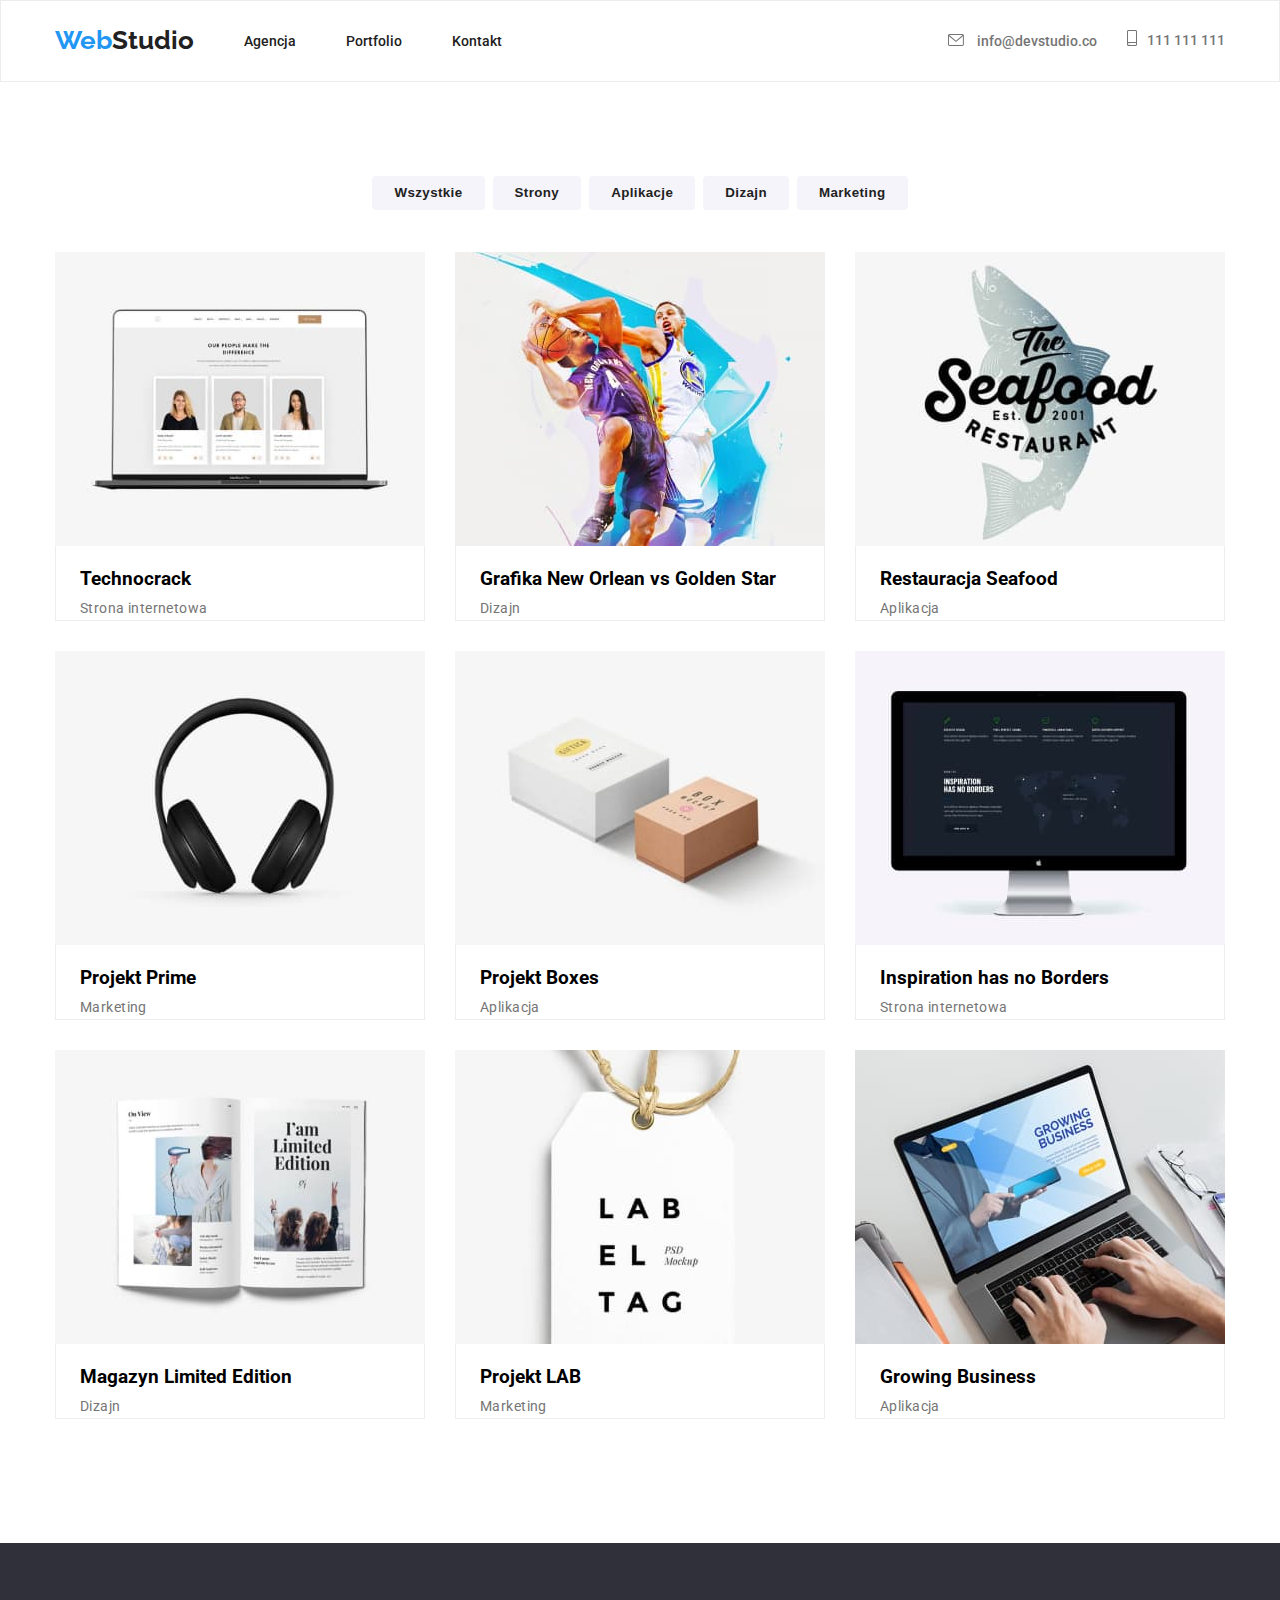
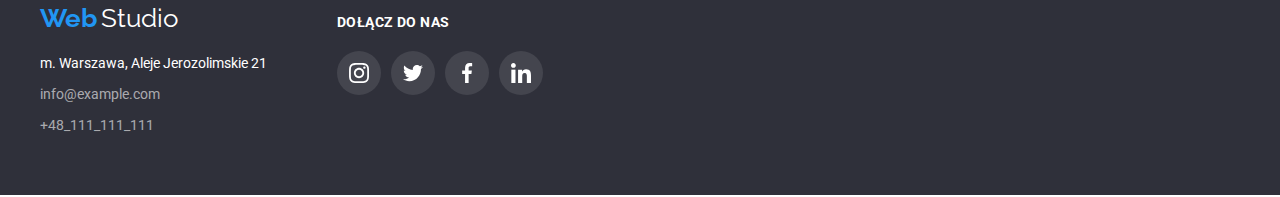
==== portfolio.html @ 3394d1e8 "Add files via upload" ====
<!DOCTYPE html>
<html lang="pl">
  <head>
    <meta charset="UTF-8" />
    <meta http-equiv="X-UA-Compatible" content="IE=edge" />
    <meta name="viewport" content="width=device-width, initial-scale=1.0" />
    <title><goit-markup-hw-02></title>
    <link href="./style/style.css" rel="stylesheet" />
    <link
      href="https://fonts.googleapis.com/css2?family=Raleway:wght@700&family=Roboto:wght@400;500;700;900&display=swap"
      rel="stylesheet"
    />
  </head>
  <body>
    <header class="head-border">
      <div class=".color container head-menu">
        <a href="index.html"
          ><span class="text-Web2 higlight">Web</span
          ><span class="text-Web">Studio</span></a
        >
        <nav>
          <ul class="head-liste">
            <li class="head-list-item">
              <a href="#">
                <b class="text-nav"> Agencja</b>
              </a>
            </li>
            <li class="head-list-item">
              <a href="portfolio.html"
                ><span>
                  <b class="text-nav">Portfolio</b>
                </span></a
              >
            </li>
            <li class="head-list-item">
              <a href="#">
                <b class="text-nav">Kontakt</b>
              </a>
            </li>
          </ul>
        </nav>
        <ul class="head-liste">
          <li class="head-menu-adres">
            <a class="text-adress">
              <svg class="head-liste-item-evelope">
                <use href="./images/icon.svg#icon-koperta"></use>
              </svg>
            <a class="text-adress" href="malito:info@devstudio.com"
              >info@devstudio.co</a
            >
          </li>
          <a class="text-adress">
            <svg class="head-liste-item-smartphone">
              <use href="./images/icon.svg#icon-smartfon"></use>
            </svg>
              <use href="./images/icon.svg#icon-smartfon"></use>
            </svg>
            <a class="text-adress" href="TEL:+111-111-111">111 111 111 </a>
          </li>
        </ul>
      </div>
    </header>
    <main>
      <section class="container section2">
        <ul class="filter-list">
          <li>
            <button class="frame-button2 button-front2" type="button">
              Wszystkie
            </button>
          </li>
          <li>
            <button class="frame-button2 button-front2" type="button">
              Strony
            </button>
          </li>
          <li>
            <button class="frame-button2 button-front2" type="button">
              Aplikacje
            </button>
          </li>
          <li>
            <button class="frame-button2 button-front2" type="button">
              Dizajn
            </button>
          </li>
          <li>
            <button class="frame-button2 button-front2" type="button">
              Marketing
            </button>
          </li>
        </ul>
        <ul class="ul01 ">
          <li class="portfolio-imag ">
            <img
              class="foto"
              src="images/compiuter.jpg"
              alt="sport"
              width="370"
              height="294"
            />
            <div class="box">
              <h3 class="image">Technocrack</h3>
              <span class="image-text"> Strona internetowa</span>
            </div>
          </li>
          <li class="portfolio-imag">
            <img
              class="foto"
              src="images/basketbool.jpg"
              alt="Komputer"
              width="370"
              height="294"
            />
            <div class="box">
              <h3 class="image">Grafika New Orlean vs Golden Star</h3>
              <span class="image-text"> Dizajn</span>
            </div>
          </li>
          <li class="portfolio-imag">
            <img
              class="foto"
              src="images/fish.jpg"
              alt="ryba"
              width="370"
              height="294"
            />
            <div class="box">
              <h3 class="image">Restauracja Seafood</h3>
              <span class="image-text"> Aplikacja</span>
            </div>
          </li>
          <li class="portfolio-imag">
            <img
              class="foto"
              src="images/headphones.jpg"
              alt="muzyka"
              width="370"
              height="294"
            />
            <div class="box">
              <h3 class="image">Projekt Prime</h3>
              <span class="image-text">Marketing</span>
            </div>
          </li>
          <li class="portfolio-imag">
            <img
              class="foto"
              src="images/brick.jpg"
              alt="cegła"
              width="370"
              height="294"
            />
            <div class="box">
              <h3 class="image">Projekt Boxes</h3>
              <span class="image-text">Aplikacja</span>
            </div>
          </li>
          <li class="portfolio-imag">
            <img
              class="foto"
              src="images/monitor.jpg"
              alt="monitor"
              width="370"
              height="294"
            />
            <div class="box">
              <h3 class="image">Inspiration has no Borders</h3>
              <span class="image-text">Strona internetowa</span>
            </div>
          </li>
          <li class="portfolio-imag">
            <img
              class="foto"
              src="images/book.jpg"
              alt="laptop"
              width="370"
              height="294"
            />
            <div class="box">
              <h3 class="image">Magazyn Limited Edition</h3>
              <span class="image-text">Dizajn</span>
            </div>
          </li>
          <li class="portfolio-imag">
            <img
              class="foto"
              src="images/tag.jpg"
              alt="książka"
              width="370"
              height="294"
            />
            <div class="box">
              <h3 class="image">Projekt LAB</h3>
              <span class="image-text">Marketing</span>
            </div>
          </li>
          <li class="portfolio-imag">
            <img
              class="foto"
              src="images/tablet-port.jpg"
              alt="etykieta"
              width="370"
              height="294"
            />
            <div class="box">
              <h3 class="image">Growing Business</h3>
              <span class="image-text">Aplikacja</span>
            </div>
          </li>
        </ul>
      </section>
    </main>
    <footer class="color4 footer-flex">
      <div class="container footer footer-flex">
        <div>
         <a class="manager-item text-studio" href="/index.html">
          <span class="text-footer">Web</span>
          <span class="Web-foot">Studio</span></a>
          <address>
          <ul>
            <li class="m-Warszaw">m. Warszawa, Aleje Jerozolimskie 21</li>
            <li class="footer-nav">
              <a class="adres" href="malito:info@example.com"
                >info@example.com</a
              >
            </li>
            <li class="footer-nav">
              <a class="adres" href="TEL:+48_111_111_111">+48_111_111_111</a>
            </li>
          </ul>    
       
        </address>
       </div>
        <section class="footer-join ">
          <h3 class="footer-h3">Dołącz do nas</h3>
          <ul class="footer-social-list ">
            <li>
              <a class="footer-social-list-item " href="">
                <svg  class="footer-social-list-item-icon">
                  <use href="./images/icon.svg#icon-instagram"></use></svg></a>
            </li>
            <li>
              <a class="footer-social-list-item" href="">
                <svg  class="footer-social-list-item-icon">
                  <use href="./images/icon.svg#icon-Tweeter"></use></svg></a>
            </li>
            <li>
              <a class="footer-social-list-item" href="">
                <svg class="footer-social-list-item-icon">
                  <use href="./images/icon.svg#icon-Facebook"></use></svg></a>
            </li>
            <li>
              <a class="footer-social-list-item" href="">
                <svg class="footer-social-list-item-icon" >
                  <use href="./images/icon.svg#icon-linkin"></use></svg></a>
            </li>
          </ul>
        </section>
  </footer>
  </body>
</html>
---- style/style.css ----
:root {
  --color: #ffffff;
  --color2: #2f303a;
  --color3: #f5f4fa;
  --color4: #2196f3;
  --icon: #afb1b8;
}
* {
  margin: 0px;
  padding: 0px;
  line-height: 1.4em;
  vertical-align: baseline;
  outline: 0;
}

*,
*::before,
*::after {
  box-sizing: border-box;
}
.color {
  background-color: var(--color);
}
.color2 {
  background-color: var(--color2);
  height: 600px;
  width: 100%;
}
.color3 {
  background-color: var(--color3);
}
.color4 {
  background-color: var(--color2);
  height: 252px;
  width: 100%;
}
.color5 {
  background-color: #ffffff;
}
body {
  font-family: "Roboto", "Raleway", sans-serif;
}
.head-liste-item-evelope {
  fill: currentColor;
  margin-right: 10px;
  width: 16px;
  height: 12px;
}
.head-liste-item-smartphone {
  width: 10px;
  height: 16px;
  margin-right: 10px;
  margin-left: 30px;
  fill: currentColor;
}

.container {
  margin: auto;
  padding-left: 15px;
  padding-right: 15px;
  max-width: 1200px;
}
.section {
  padding-top: 94px;
  padding-bottom: 94px;
}
.beckgrunt {
  max-width: 1200px;
}
.lorem-bot {
  padding-bottom: 0;
}
/* klasa dla head */
.text-Web {
  margin: right 93px;
  font-family: Raleway;
  font-style: normal;
  font-weight: 700;
  color: #212121;
  line-height: 1.2;
  font-size: 26px;
  text-transform: capitalize;
}
.text-Web2 {
  margin: right 93px;
  font-family: Raleway;
  font-style: normal;
  font-weight: 700;
  color: #212121;
  line-height: 1.2;
  font-size: 26px;
  text-transform: capitalize;
}

.head-menu {
  height: 80px;
  display: flex;
  flex-wrap: wrap;
  align-items: center;
}
.head-border {
  border: 1px solid #ececec;
}
.head-liste {
  display: flex;
  flex-wrap: wrap;
  align-items: center;
  margin-left: auto;
}
.head-list-item {
  margin-left: 50px;
}
.head-list-adres {
  display: flex;
  flex-wrap: wrap;
  align-items: center;
  list-style: none;
  margin-left: -50px;
}
.head-menu-adres {
  margin-left: 46px;
}
.higlight {
  color: #2196f3;
}
.text-nav {
  font-size: 14px;
  font-style: normal;
  font-weight: 500;
}
.text-adress {
  font-size: 14px;
  font-style: normal;
  font-weight: 500;
  color: #757575;
}

/* klasa dla linków  */
a:hover,
a:focus,
a:active {
  color: rgb(7, 7, 7);
  color: #2196f3;
  cursor: pointer;
  text-decoration: none;
}
a {
  text-decoration: none;
  color: #212121;
  display: inline;
}
/* klasa button */
.frame-button:hover {
  background: #2196f3;
  box-shadow: 0px 4px 4px rgba(143, 11, 11, 0.15);
  border-radius: 4px;
  border: opx;
  cursor: pointer;
  border: 0px;
  padding: 10px 42px;
  border-radius: 4px;
}
.buton-cont {
  text-align: center;
  padding: 200px 0;
}
.main-width {
  max-width: 696px;
}
.frame-button2 {
  background: #f5f4fa;
  margin-left: 8px;
}
.button-front2 {
  font-style: normal;
  font-weight: 700;
  color: #212121;
  border: 0px;
  padding: 6px 22px;
  border-radius: 4px;
  line-height: 1.625em;
  letter-spacing: 0.03em;
}
.button-front2:hover {
  color: #ffffff;
  box-shadow: 0px 3px 3px rgba(0, 0, 0, 0.1), 3px 4px 2px rgba(0, 0, 0, 0.08),
    0px 3px 3px rgba(0, 0, 0, 0.12);
}
/* klasa button dla portfolio */
.frame-button2:hover {
  background: #2196f3;
  box-shadow: 0px 4px 4px rgba(143, 11, 11, 0.15);
  border-radius: 4px;
  border: opx;
  cursor: pointer;
}
.frame-button {
  background: #2196f3;
}
.button-front {
  font-size: 16px;
  font-style: normal;
  font-weight: 700;
  color: #ffffff;
  width: 200px;
  height: 50px;
  left: 700px;
  top: 430px;
}
.button-front:hover {
  color: #212121;
}

/* klasa main */
.main-list {
  display: flex;
  flex-wrap: wrap;
  margin-left: -30px;
  margin-bottom: -30px;
}
.main-item {
  margin-left: 30px;
  margin-bottom: 30px;
  max-width: 270px;
}

h1 {
  max-width: 696px;
  font-size: 44px;
  font-weight: 900;
  line-height: 1.3;
  color: #ffffff;
  margin: 0 auto 30px;
}
li {
  list-style-type: none;
}

.lorem {
  font-size: 14px;
  font-style: normal;
  font-weight: 700;
  margin-bottom: 10px;
  text-transform: uppercase;
  line-height: 1.14em;
  letter-spacing: 0.03em;
}
.lorem-ipsum {
  font-size: 14px;
  font-style: normal;
  font-weight: 400;
  color: #757575;
  line-height: 1.71em;
  letter-spacing: 0.03em;
}
.item-main {
  font-weight: 700;
  font-size: 35px;
  line-height: 1.2em;
  letter-spacing: 0.03em;
  margin-bottom: 50px;
  text-align: center;
}
.manager {
  font-size: 16px;
  font-style: normal;
  font-weight: 500;
  padding-top: 30px;
  padding-bottom: 10px;
}
.manager-item {
  font-size: 16px;
  font-style: normal;
  font-weight: 400;
  padding-bottom: 30px;
  color: rgba(117, 117, 117, 1);
}
.manegor-list-item {
  margin-bottom: 30px;
  margin-left: 30px;
}
.mag-list {
  display: flex;
  flex-wrap: wrap;
  margin-bottom: -30px;
  margin-left: -30px;
}
.list-image {
  min-width: 370px;
  display: block;
}

.team-list {
  text-align: center;
  box-shadow: 0px 1px 3px rgba(0, 0, 0, 0.12), 0px 1px 1px rgba(0, 0, 0, 0.13),
    0px 2px 1px rgba(0, 0, 0, 0.2);
  margin-left: 30px;
  margin-bottom: 30px;
}

.team-imagen {
  min-width: 270px;
  display: block;
}
.main-icon-item-box {
  list-style-type: none;
  display: flex;
  align-items: center;
  margin-left: -10px;
  justify-content: center;
  padding-bottom: 30px;
}
.main-icon {
  justify-content: center;
  display: flex;
  align-items: center;
  align-self: center;
  width: 44px;
  height: 44px;
  margin-left: 10px;
  border-radius: 50%;
  background-color: #ffffff;
  color: #afb1b8;
  margin: auto;
}

.main-icon-item {
  width: 20px;
  height: 20px;
  fill: currentcolor;
}
.main-icon:hover,
.main-icon:focus {
  background-color: #2196f3;
  color: #fff;
}
/* footer */
.text-footer {
  margin: right 93px;
  font-size: 26px;
  font-family: "Raleway";
  font-style: normal;
  font-weight: 700;
  color: #2196f3;
  line-height: 1.2;
  /* klient */
}
.clients {
  font-weight: 700;
  font-size: 36px;
  line-height: 1.2em;
  letter-spacing: 0.03em;
  margin-bottom: 50px;
  text-align: center;
}
.clients-list {
  list-style-type: none;
  display: flex;
  flex-wrap: wrap;
  margin-left: -30px;
  margin-bottom: -30px;
}
.clients-list-item {
  display: flex;
  justify-content: center;
  height: 92px;
  width: 170px;
  border: 2px solid #afb1b8;
  border-radius: 5px;
  margin-left: 30px;
  margin-bottom: 30px;
  cursor: pointer;
  fill: #afb1b8;
}
.clients-list-item:hover {
  fill: #2196f3;
}

.clients-list-item-icon {
  display: flex;
  align-self: center;
}

.text-adress:hover {
  stroke: #2196f3;
  color: var(--color4);
  cursor: pointer;
}

.clients-list-item-c01 {
  width: 41px;
  height: 48px;
}

.clients-list-item-c02 {
  width: 40px;
  height: 53px;
}

.clients-list-item-c03 {
  width: 45px;
  height: 42px;
}

.clients-list-item-c04 {
  width: 85px;
  height: 42px;
}

.clients-list-item-c05 {
  width: 63px;
  height: 47px;
}

.clients-list-item-c06 {
  width: 94px;
  height: 45px;
}

.clients-list-item:hover,
.clients-list-item:focus {
  border: 2px solid #2196f3;
  color: #2196f3;
}
.Web-foot {
  margin: right 93px;
  display: inline-block;
  font-family: Raleway;
  font-style: normal;
  font-weight: 700px;
  color: #ffffff;
  line-height: 1.2;
  font-size: 26px;
  margin-bottom: 20px;
  line-height: 1.19em;
}
.m-Warszaw {
  font-size: 14px;
  font-style: normal;
  font-weight: 400;
  color: #ffffff;
  margin-bottom: 9px;
}
.adres {
  margin-bottom: 9px;
  font-size: 14px;
  font-style: normal;
  font-weight: 400;
  color: rgba(255, 255, 255, 0.6);
}
/* portfolio style */
.image {
  font-weight: 700;
  padding: 20px 24px 4px 24px;
}

.image-text {
  width: 322px;
  height: 30px;
  font-size: 14px;
  line-height: 24px;
  letter-spacing: 0.03em;
  font-weight: 400;
  margin-bottom: 20x;
  padding: 4px 24px 20px 24px;
  color: #757575;
}

.footer {
  padding: 60px 0;
  width: 1600px;
}
.footer-nav:last-child {
  margin-bottom: 0;
  margin-top: 9px;
}
/* portfolio style2 */

.filter-list {
  display: flex;
  justify-content: center;

  flex-wrap: wrap;
  margin-left: -8px;
  margin-bottom: -8px;
  padding-bottom: 50px;
}
.portfolio button {
  border: 0px;
  padding: 6px 22px;
  border-radius: 4px;
  line-height: 1.625em;
  letter-spacing: 0.03em;
}
.portfolio-list {
  display: flex;
  flex-wrap: wrap;
  margin: 0 -15px;
}

.portfolio-list-item {
  background-color: #fff;
  margin-left: 30px;
  margin-bottom: 30px;
  max-width: 370px;
}
.section2 {
  padding-top: 94px;
  padding-bottom: 94px;
}

.container2 {
  width: 1200px;
}
.portfolio-imag {
  width: 370px;
  margin: 0 15px 30px 15px;
  cursor: pointer;
}
.portfolio-imag:hover {
  box-shadow: 0px 3px 4px rgba(0, 0, 0, 0.1), 0px 3px 2px rgba(0, 0, 0, 0.08),
    4px 2px 2px rgba(0, 0, 0, 0.12);
}

.portfolio-imag:nth-last-child(-n + 3) {
  width: 370px;
  margin: 0 15px 30px 15px;
}
.ul01 {
  display: flex;
  flex-wrap: wrap;
  margin-left: -15px;
  margin-right: -15px;
}

.box:hover {
  box-shadow: 0px 3px 1px rgba(0, 0, 0, 0.1), 0px 3px 2px rgba(0, 0, 0, 0.08),
    0px 2px 2px rgba(0, 0, 0, 0.12);
}

.beckgrunt-H1 {
  max-width: 1600px;
  padding: 200px 0;
  background-image: linear-gradient(
      rgba(47, 48, 58, 0.4),
      rgba(47, 48, 58, 0.4)
    ),
    url("../images/H1-IMAGE.svg");
  background-size: cover;
  background-position: center;
  background-repeat: no-repeat;
  margin: 0 auto;
}
.svg {
  display: flex;
  justify-content: center;
  height: 120px;
  padding: 25px 0;
  border-radius: 4px;
  margin-bottom: 30px;
  background-color: #f5f4fa;
}
.svg-icon {
  width: 70px;
  height: 70px;
}
.box {
  border: 1px solid rgba(238, 238, 238, 1);
  border-top: none;
}

.box-index {
  background: #f5f4fa;
  border-radius: 4px;
}
.foto {
  display: block;
}
.footer-join {
  display: flex;
  flex-direction: column;
  justify-content: start;
  padding-top: 12px;
  padding-left: 70px;
}
.footer-social-list {
  display: flex;
  align-items: center;
  margin-top: 20px;
  margin-left: -10px;
}
.footer-social-list-item {
  display: flex;
  justify-content: center;
  align-items: center;
  align-self: center;
  width: 44px;
  height: 44px;
  margin-left: 10px;
  border-radius: 50%;
  background-color: rgba(255, 255, 255, 0.1);
  color: #fff;
}
.footer-social-list-item-icon {
  width: 20px;
  height: 20px;
  fill: #ffffff;
}

.footer-social-list-item:hover,
.footer-social-list-item:focus {
  background-color: #2196f3;
  color: #ffffff;
}
.footer-h3 {
  font-style: normal;
  font-weight: 700;
  text-transform: uppercase;
  font-size: 14px;
  line-height: 1.14em;
  letter-spacing: 0.03em;
  color: #ffffff;
}
.footer-flex {
  display: flex;
}
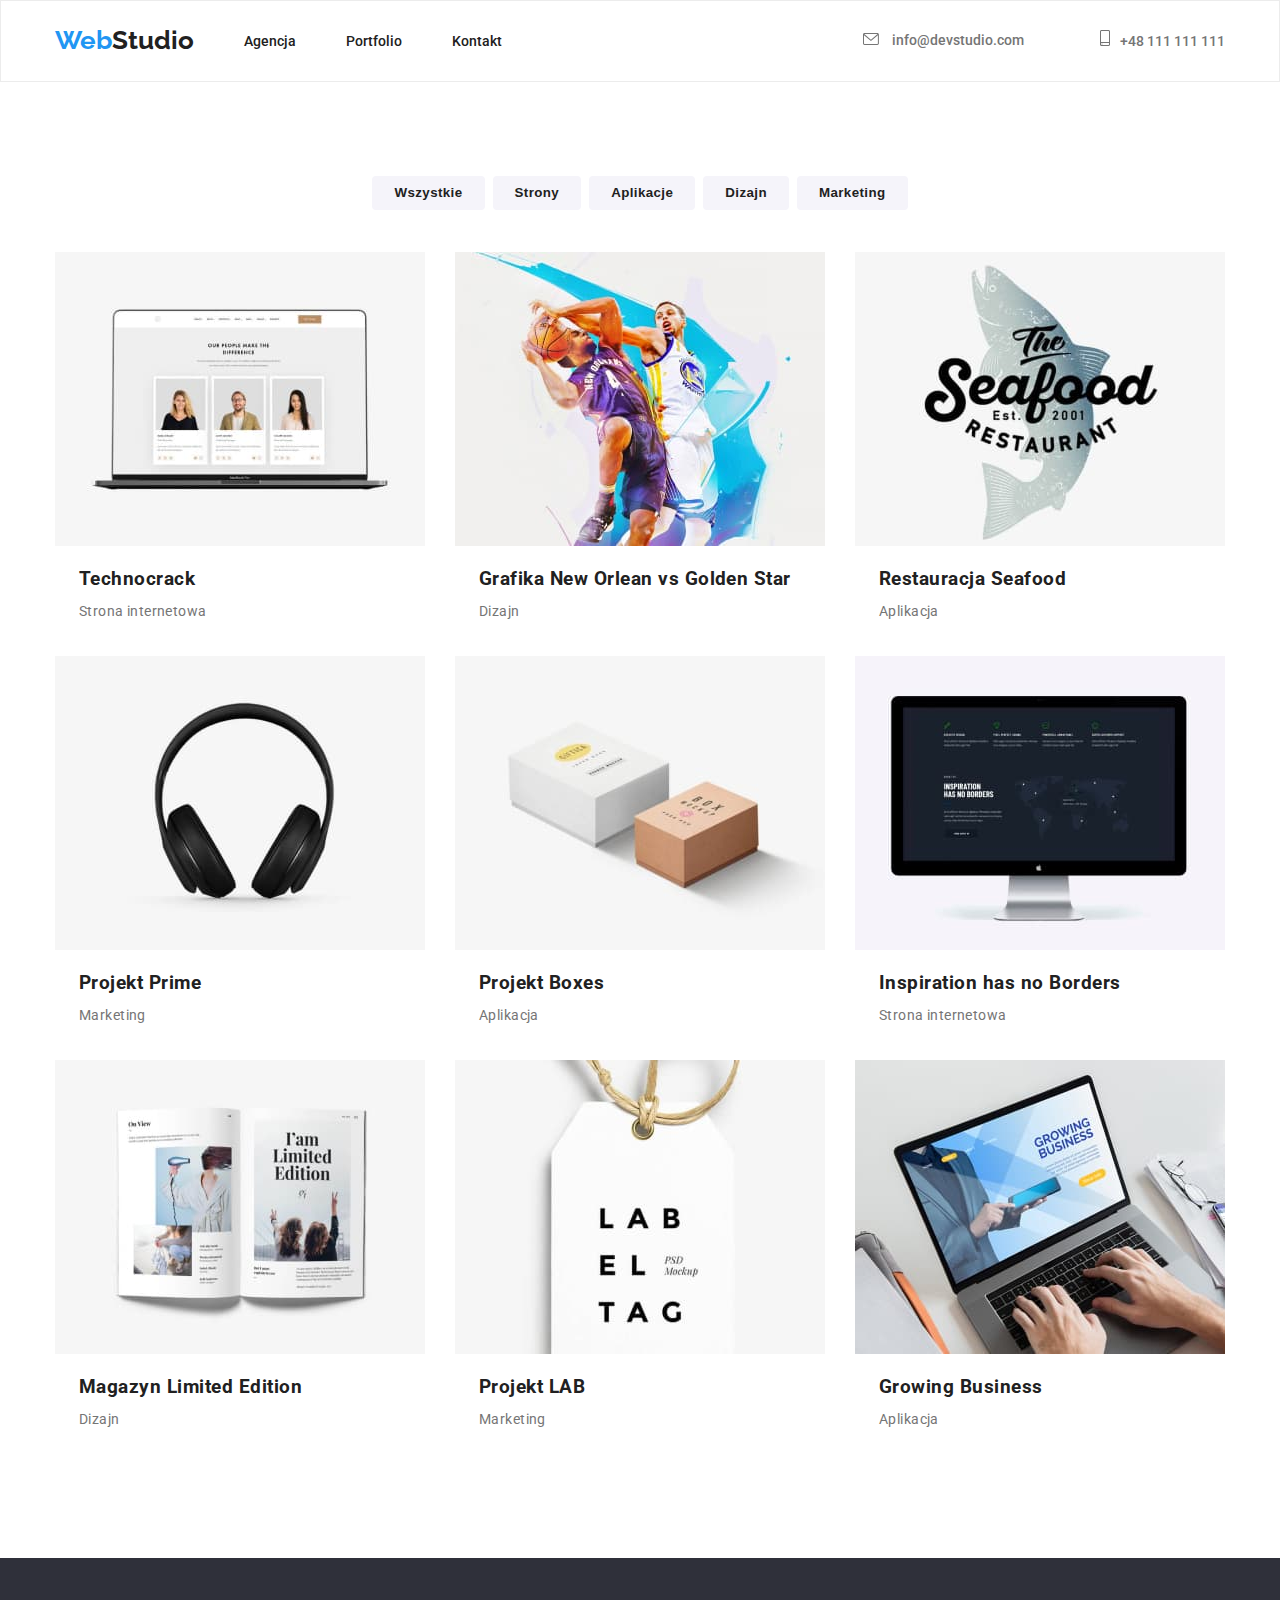
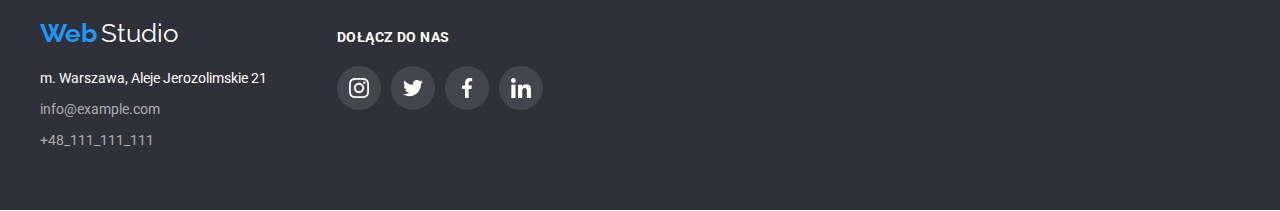
==== commit 42c9e5c7: "Add files via upload" ====
--- a/portfolio.html
+++ b/portfolio.html
@@ -40,24 +40,23 @@
           </ul>
         </nav>
         <ul class="head-liste">
+          <li class="head-menu-adres text-adress">
+            <a class="text-adress" href="malito:info@devstudio.com"></a>
+              <svg class="head-liste-item-evelope">
+                <use href="./images/icon.svg#icon-koperta"></use></svg>
+              info@devstudio.com
+            </a>
+          </li>
           <li class="head-menu-adres">
-            <a class="text-adress">
-              <svg class="head-liste-item-evelope">
-                <use href="./images/icon.svg#icon-koperta"></use>
-              </svg>
-            <a class="text-adress" href="malito:info@devstudio.com"
-              >info@devstudio.co</a
-            >
-          </li>
-          <a class="text-adress">
-            <svg class="head-liste-item-smartphone">
-              <use href="./images/icon.svg#icon-smartfon"></use>
-            </svg>
-              <use href="./images/icon.svg#icon-smartfon"></use>
-            </svg>
-            <a class="text-adress" href="TEL:+111-111-111">111 111 111 </a>
+            <a class="text-adress" href="TEL:+48 111-111-111"
+              >  <svg class="head-liste-item-smartphone">
+                <use href="./images/icon.svg#icon-smartfon"></use>
+              </svg>+48 111 111 111
+            </a>
           </li>
         </ul>
+      </div>
+    </header>
       </div>
     </header>
     <main>
@@ -89,8 +88,8 @@
             </button>
           </li>
         </ul>
-        <ul class="ul01 ">
-          <li class="portfolio-imag ">
+        <ul class="ul01 portfolio-main-list">
+          <li class="portfolio-imag portfolio-item-text portfolio-item">
             <img
               class="foto"
               src="images/compiuter.jpg"
@@ -98,12 +97,16 @@
               width="370"
               height="294"
             />
-            <div class="box">
+            <div class="box overlay ">
+              <p>Technocrack jest popularną platformą wykorzystywaną do rozpowszechniania koronawirusa.
+                Firmy wykorzystują tę platformę do celów szpiegowskich i ataków na niezabezpieczone serwery konkurencji
+                </p>
+              </div>
+
               <h3 class="image">Technocrack</h3>
               <span class="image-text"> Strona internetowa</span>
-            </div>
-          </li>
-          <li class="portfolio-imag">
+          </li>
+          <li class="portfolio-imag portfolio-item-text portfolio-item">
             <img
               class="foto"
               src="images/basketbool.jpg"
@@ -111,12 +114,17 @@
               width="370"
               height="294"
             />
-            <div class="box">
+            <div class="box overlay ">
+              <p>Technocrack jest popularną platformą wykorzystywaną do rozpowszechniania koronawirusa.
+                Firmy wykorzystują tę platformę do celów szpiegowskich i ataków na niezabezpieczone serwery konkurencji
+                </p>
+              </div>
+              
               <h3 class="image">Grafika New Orlean vs Golden Star</h3>
               <span class="image-text"> Dizajn</span>
-            </div>
-          </li>
-          <li class="portfolio-imag">
+            
+          </li>
+          <li class="portfolio-imag portfolio-item-text portfolio-item">
             <img
               class="foto"
               src="images/fish.jpg"
@@ -124,12 +132,17 @@
               width="370"
               height="294"
             />
-            <div class="box">
+            <div class="box overlay ">
+              <p>Technocrack jest popularną platformą wykorzystywaną do rozpowszechniania koronawirusa.
+                Firmy wykorzystują tę platformę do celów szpiegowskich i ataków na niezabezpieczone serwery konkurencji
+                </p>
+              </div>
+           
               <h3 class="image">Restauracja Seafood</h3>
               <span class="image-text"> Aplikacja</span>
-            </div>
-          </li>
-          <li class="portfolio-imag">
+            
+          </li>
+          <li class="portfolio-imag portfolio-item-text portfolio-item">
             <img
               class="foto"
               src="images/headphones.jpg"
@@ -137,12 +150,17 @@
               width="370"
               height="294"
             />
-            <div class="box">
+            <div class="box overlay ">
+              <p>Technocrack jest popularną platformą wykorzystywaną do rozpowszechniania koronawirusa.
+                Firmy wykorzystują tę platformę do celów szpiegowskich i ataków na niezabezpieczone serwery konkurencji
+                </p>
+              </div>
+            
               <h3 class="image">Projekt Prime</h3>
               <span class="image-text">Marketing</span>
-            </div>
-          </li>
-          <li class="portfolio-imag">
+            
+          </li>
+          <li class="portfolio-imag portfolio-item-text portfolio-item">
             <img
               class="foto"
               src="images/brick.jpg"
@@ -150,12 +168,17 @@
               width="370"
               height="294"
             />
-            <div class="box">
+            <div class="box overlay ">
+              <p>Technocrack jest popularną platformą wykorzystywaną do rozpowszechniania koronawirusa.
+                Firmy wykorzystują tę platformę do celów szpiegowskich i ataków na niezabezpieczone serwery konkurencji
+                </p>
+              </div>
+           
               <h3 class="image">Projekt Boxes</h3>
               <span class="image-text">Aplikacja</span>
-            </div>
-          </li>
-          <li class="portfolio-imag">
+           
+          </li>
+          <li class="portfolio-imag portfolio-item-text portfolio-item">
             <img
               class="foto"
               src="images/monitor.jpg"
@@ -163,12 +186,17 @@
               width="370"
               height="294"
             />
-            <div class="box">
+            <div class="box overlay ">
+              <p>Technocrack jest popularną platformą wykorzystywaną do rozpowszechniania koronawirusa.
+                Firmy wykorzystują tę platformę do celów szpiegowskich i ataków na niezabezpieczone serwery konkurencji
+                </p>
+              </div>
+            
               <h3 class="image">Inspiration has no Borders</h3>
               <span class="image-text">Strona internetowa</span>
-            </div>
-          </li>
-          <li class="portfolio-imag">
+            
+          </li>
+          <li class="portfolio-imag portfolio-item-text portfolio-item">
             <img
               class="foto"
               src="images/book.jpg"
@@ -176,12 +204,17 @@
               width="370"
               height="294"
             />
-            <div class="box">
+            <div class="box overlay ">
+              <p>Technocrack jest popularną platformą wykorzystywaną do rozpowszechniania koronawirusa.
+                Firmy wykorzystują tę platformę do celów szpiegowskich i ataków na niezabezpieczone serwery konkurencji
+                </p>
+              </div>
+           
               <h3 class="image">Magazyn Limited Edition</h3>
               <span class="image-text">Dizajn</span>
-            </div>
-          </li>
-          <li class="portfolio-imag">
+            
+          </li>
+          <li class="portfolio-imag portfolio-item-text portfolio-item">
             <img
               class="foto"
               src="images/tag.jpg"
@@ -189,12 +222,16 @@
               width="370"
               height="294"
             />
-            <div class="box">
+            <div class="box overlay ">
+              <p>Technocrack jest popularną platformą wykorzystywaną do rozpowszechniania koronawirusa.
+                Firmy wykorzystują tę platformę do celów szpiegowskich i ataków na niezabezpieczone serwery konkurencji
+                </p>
+              </div>
               <h3 class="image">Projekt LAB</h3>
               <span class="image-text">Marketing</span>
-            </div>
-          </li>
-          <li class="portfolio-imag">
+            
+          </li>
+          <li class="portfolio-imag portfolio-item-text portfolio-item">
             <img
               class="foto"
               src="images/tablet-port.jpg"
@@ -202,10 +239,15 @@
               width="370"
               height="294"
             />
-            <div class="box">
+            <div class="box overlay ">
+              <p>Technocrack jest popularną platformą wykorzystywaną do rozpowszechniania koronawirusa.
+                Firmy wykorzystują tę platformę do celów szpiegowskich i ataków na niezabezpieczone serwery konkurencji
+                </p>
+              </div>
+           
               <h3 class="image">Growing Business</h3>
               <span class="image-text">Aplikacja</span>
-            </div>
+           
           </li>
         </ul>
       </section>
--- a/style/style.css
+++ b/style/style.css
@@ -519,23 +519,66 @@
 }
 .portfolio-imag:hover {
   box-shadow: 0px 3px 4px rgba(0, 0, 0, 0.1), 0px 3px 2px rgba(0, 0, 0, 0.08),
-    4px 2px 2px rgba(0, 0, 0, 0.12);
+    0px 2px 2px rgba(0, 0, 0, 0.12);
 }
 
 .portfolio-imag:nth-last-child(-n + 3) {
   width: 370px;
   margin: 0 15px 30px 15px;
 }
+.overlay {
+  position: absolute;
+  top: 0;
+  left: 0;
+  width: 100%;
+  height: 100%;
+  background-color: var(--color4);
+  opacity: 90%;
+  transform: translatey(100%);
+  transition: transform 250ms;
+  padding: 4px 24px 20px 24px;
+}
+.overlay p {
+  position: relative;
+  font-size: 18px;
+  line-height: 1.55;
+  letter-spacing: 0.03em;
+  color: #ffffff;
+  padding-top: 120px;
+}
+.portfolio-item-text {
+  color: #ffffff;
+  font-size: 16px;
+  line-height: 1.87;
+  letter-spacing: 0.03em;
+  z-index: 102;
+}
+
+.portfolio-item {
+  margin-bottom: 30px;
+  position: relative;
+  max-width: 370px;
+  max-height: 404px;
+  overflow: hidden;
+  z-index: 101;
+}
+
+h3 {
+  color: #212121;
+}
+.portfolio-main-list {
+  display: flex;
+  flex-wrap: wrap;
+}
+
+.portfolio-item:hover .overlay {
+  transform: translatey(-80px);
+}
 .ul01 {
   display: flex;
   flex-wrap: wrap;
   margin-left: -15px;
   margin-right: -15px;
-}
-
-.box:hover {
-  box-shadow: 0px 3px 1px rgba(0, 0, 0, 0.1), 0px 3px 2px rgba(0, 0, 0, 0.08),
-    0px 2px 2px rgba(0, 0, 0, 0.12);
 }
 
 .beckgrunt-H1 {
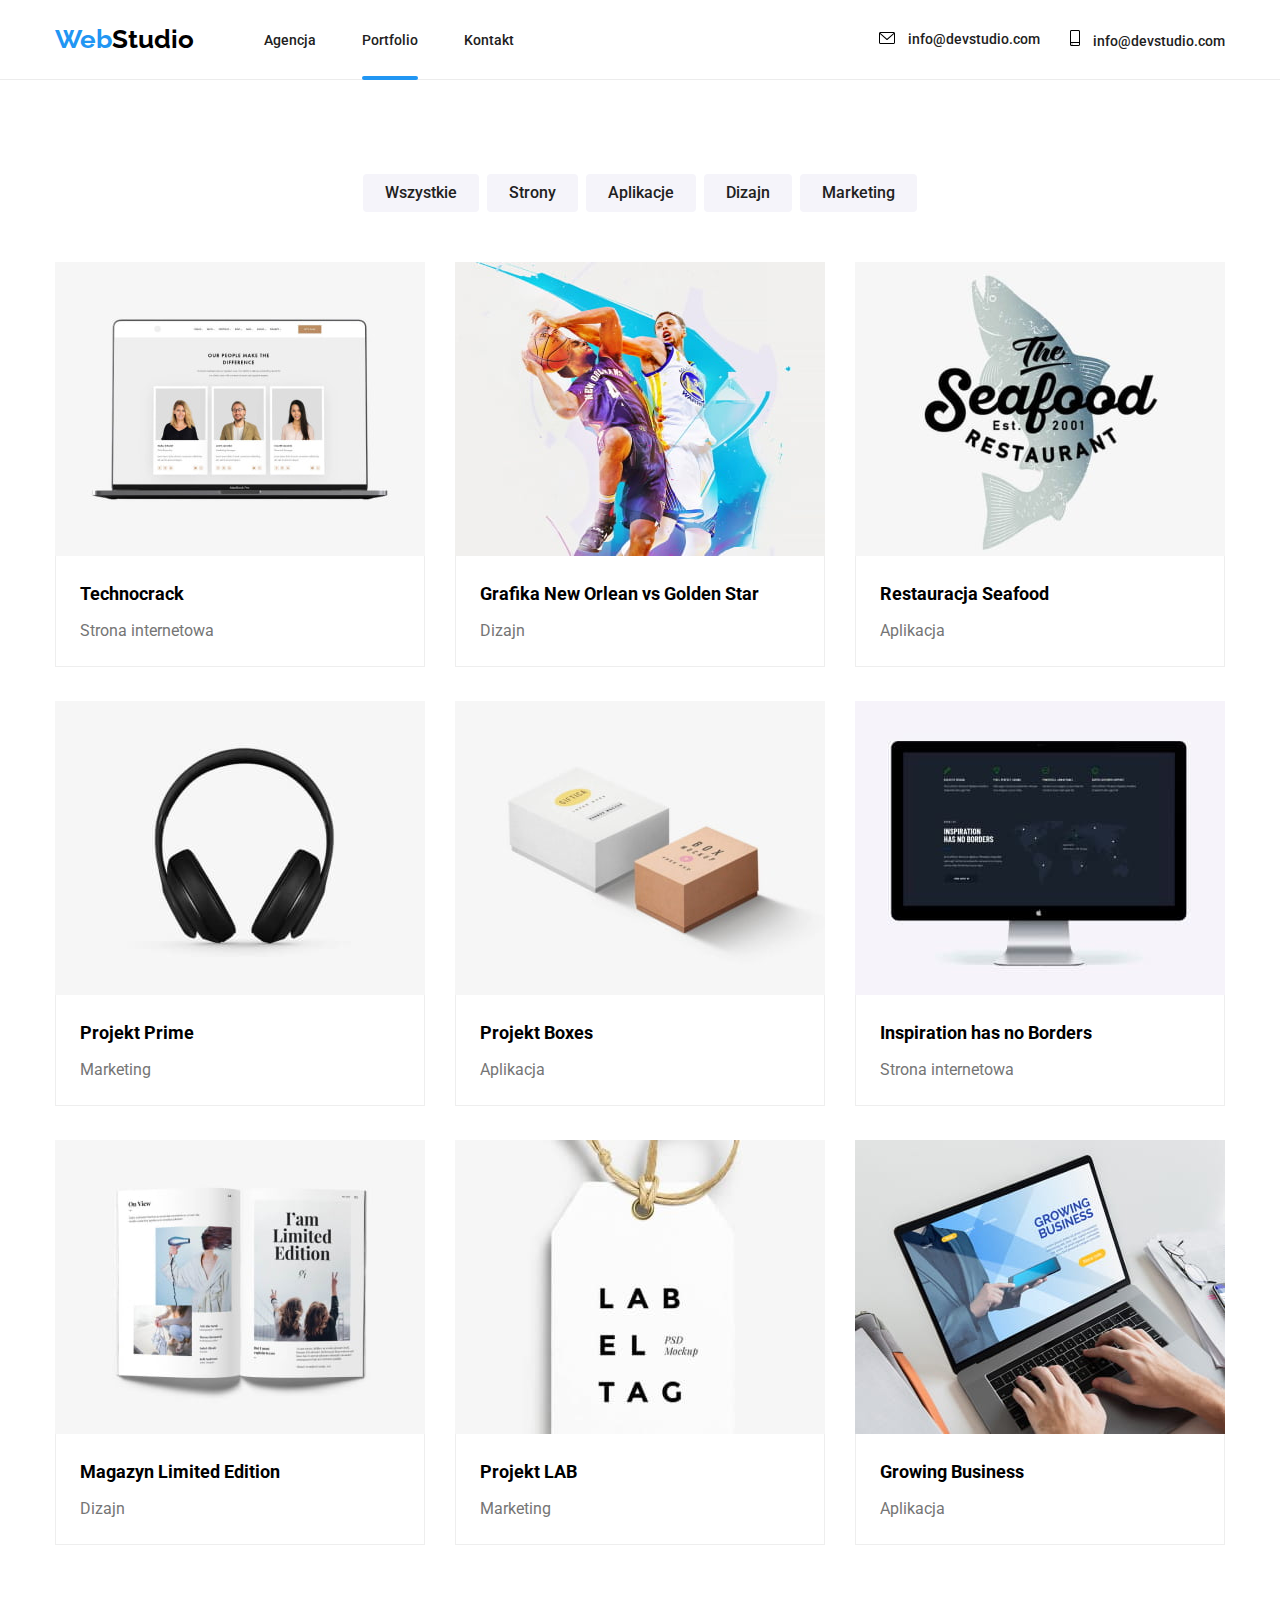
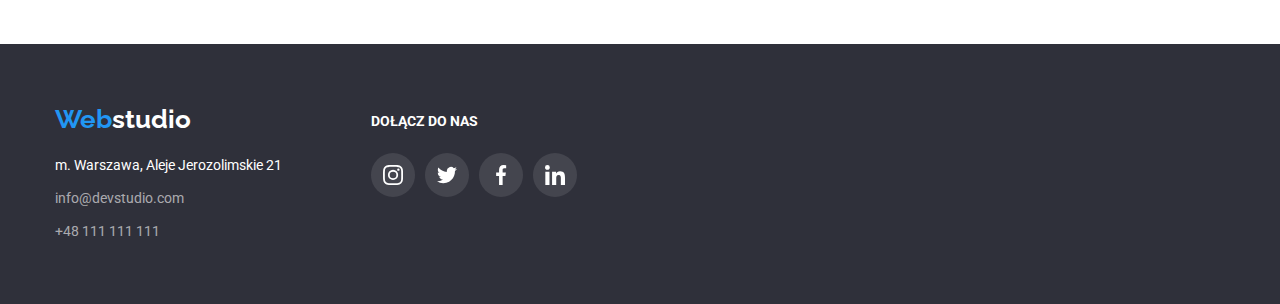
==== commit fbc708a9: "Add files via upload" ====
--- a/portfolio.html
+++ b/portfolio.html
@@ -1,303 +1,342 @@
 <!DOCTYPE html>
-<html lang="pl">
+<html lang="en">
   <head>
     <meta charset="UTF-8" />
     <meta http-equiv="X-UA-Compatible" content="IE=edge" />
     <meta name="viewport" content="width=device-width, initial-scale=1.0" />
-    <title><goit-markup-hw-02></title>
-    <link href="./style/style.css" rel="stylesheet" />
+    <!--fonts-->
     <link
       href="https://fonts.googleapis.com/css2?family=Raleway:wght@700&family=Roboto:wght@400;500;700;900&display=swap"
       rel="stylesheet"
     />
+    <!--css-->
+    <link rel="stylesheet" href="css/modern-normalize.css" />
+    <link rel="stylesheet" href="./css/styles.css" />
+    <!--document title-->
+    <title>Document</title>
   </head>
   <body>
-    <header class="head-border">
-      <div class=".color container head-menu">
-        <a href="index.html"
-          ><span class="text-Web2 higlight">Web</span
-          ><span class="text-Web">Studio</span></a
-        >
+    <!--header-->
+    <header class="header">
+      <div class="container">
+        <!--logo-->
+        <a class="header-logo" href="index.html"><span> Web</span>Studio</a>
+        <!--main navigation-->
         <nav>
-          <ul class="head-liste">
-            <li class="head-list-item">
-              <a href="#">
-                <b class="text-nav"> Agencja</b>
-              </a>
-            </li>
-            <li class="head-list-item">
-              <a href="portfolio.html"
-                ><span>
-                  <b class="text-nav">Portfolio</b>
-                </span></a
+          <ul class="header-link-list-1">
+            <li><a class="header-link" href="index.html">Agencja</a></li>
+            <li>
+              <a class="header-link activepage" href="portfolio.html"
+                >Portfolio</a
               >
             </li>
-            <li class="head-list-item">
-              <a href="#">
-                <b class="text-nav">Kontakt</b>
-              </a>
-            </li>
+            <li><a class="header-link" href="">Kontakt</a></li>
           </ul>
         </nav>
-        <ul class="head-liste">
-          <li class="head-menu-adres text-adress">
-            <a class="text-adress" href="malito:info@devstudio.com"></a>
-              <svg class="head-liste-item-evelope">
-                <use href="./images/icon.svg#icon-koperta"></use></svg>
-              info@devstudio.com
-            </a>
-          </li>
-          <li class="head-menu-adres">
-            <a class="text-adress" href="TEL:+48 111-111-111"
-              >  <svg class="head-liste-item-smartphone">
-                <use href="./images/icon.svg#icon-smartfon"></use>
-              </svg>+48 111 111 111
-            </a>
-          </li>
-        </ul>
-      </div>
-    </header>
+        <!--contact-->
+        <address>
+          <ul class="header-link-list-2">
+            <li class="header-link-item">
+              <a class="header-link-contact" href="mailto:info@devstudio.com">
+                <svg class="header-link-mail-icon">
+                  <use href="./images/icon.svg#icon-mail"></use>
+                </svg>
+                info@devstudio.com
+              </a>
+            </li>
+            <li class="header-link-item">
+              <a class="header-link-contact" href="tel:+48111111111">
+                <svg class="header-link-smartphone-icon">
+                  <use href="./images/icon.svg#icon-smartphone"></use>
+                </svg>
+                info@devstudio.com
+              </a>
+            </li>
+          </ul>
+        </address>
       </div>
     </header>
     <main>
-      <section class="container section2">
-        <ul class="filter-list">
-          <li>
-            <button class="frame-button2 button-front2" type="button">
-              Wszystkie
-            </button>
-          </li>
-          <li>
-            <button class="frame-button2 button-front2" type="button">
-              Strony
-            </button>
-          </li>
-          <li>
-            <button class="frame-button2 button-front2" type="button">
-              Aplikacje
-            </button>
-          </li>
-          <li>
-            <button class="frame-button2 button-front2" type="button">
-              Dizajn
-            </button>
-          </li>
-          <li>
-            <button class="frame-button2 button-front2" type="button">
-              Marketing
-            </button>
-          </li>
-        </ul>
-        <ul class="ul01 portfolio-main-list">
-          <li class="portfolio-imag portfolio-item-text portfolio-item">
-            <img
-              class="foto"
-              src="images/compiuter.jpg"
-              alt="sport"
-              width="370"
-              height="294"
-            />
-            <div class="box overlay ">
-              <p>Technocrack jest popularną platformą wykorzystywaną do rozpowszechniania koronawirusa.
-                Firmy wykorzystują tę platformę do celów szpiegowskich i ataków na niezabezpieczone serwery konkurencji
-                </p>
-              </div>
-
-              <h3 class="image">Technocrack</h3>
-              <span class="image-text"> Strona internetowa</span>
-          </li>
-          <li class="portfolio-imag portfolio-item-text portfolio-item">
-            <img
-              class="foto"
-              src="images/basketbool.jpg"
-              alt="Komputer"
-              width="370"
-              height="294"
-            />
-            <div class="box overlay ">
-              <p>Technocrack jest popularną platformą wykorzystywaną do rozpowszechniania koronawirusa.
-                Firmy wykorzystują tę platformę do celów szpiegowskich i ataków na niezabezpieczone serwery konkurencji
-                </p>
-              </div>
-              
-              <h3 class="image">Grafika New Orlean vs Golden Star</h3>
-              <span class="image-text"> Dizajn</span>
-            
-          </li>
-          <li class="portfolio-imag portfolio-item-text portfolio-item">
-            <img
-              class="foto"
-              src="images/fish.jpg"
-              alt="ryba"
-              width="370"
-              height="294"
-            />
-            <div class="box overlay ">
-              <p>Technocrack jest popularną platformą wykorzystywaną do rozpowszechniania koronawirusa.
-                Firmy wykorzystują tę platformę do celów szpiegowskich i ataków na niezabezpieczone serwery konkurencji
-                </p>
-              </div>
-           
-              <h3 class="image">Restauracja Seafood</h3>
-              <span class="image-text"> Aplikacja</span>
-            
-          </li>
-          <li class="portfolio-imag portfolio-item-text portfolio-item">
-            <img
-              class="foto"
-              src="images/headphones.jpg"
-              alt="muzyka"
-              width="370"
-              height="294"
-            />
-            <div class="box overlay ">
-              <p>Technocrack jest popularną platformą wykorzystywaną do rozpowszechniania koronawirusa.
-                Firmy wykorzystują tę platformę do celów szpiegowskich i ataków na niezabezpieczone serwery konkurencji
-                </p>
-              </div>
-            
-              <h3 class="image">Projekt Prime</h3>
-              <span class="image-text">Marketing</span>
-            
-          </li>
-          <li class="portfolio-imag portfolio-item-text portfolio-item">
-            <img
-              class="foto"
-              src="images/brick.jpg"
-              alt="cegła"
-              width="370"
-              height="294"
-            />
-            <div class="box overlay ">
-              <p>Technocrack jest popularną platformą wykorzystywaną do rozpowszechniania koronawirusa.
-                Firmy wykorzystują tę platformę do celów szpiegowskich i ataków na niezabezpieczone serwery konkurencji
-                </p>
-              </div>
-           
-              <h3 class="image">Projekt Boxes</h3>
-              <span class="image-text">Aplikacja</span>
-           
-          </li>
-          <li class="portfolio-imag portfolio-item-text portfolio-item">
-            <img
-              class="foto"
-              src="images/monitor.jpg"
-              alt="monitor"
-              width="370"
-              height="294"
-            />
-            <div class="box overlay ">
-              <p>Technocrack jest popularną platformą wykorzystywaną do rozpowszechniania koronawirusa.
-                Firmy wykorzystują tę platformę do celów szpiegowskich i ataków na niezabezpieczone serwery konkurencji
-                </p>
-              </div>
-            
-              <h3 class="image">Inspiration has no Borders</h3>
-              <span class="image-text">Strona internetowa</span>
-            
-          </li>
-          <li class="portfolio-imag portfolio-item-text portfolio-item">
-            <img
-              class="foto"
-              src="images/book.jpg"
-              alt="laptop"
-              width="370"
-              height="294"
-            />
-            <div class="box overlay ">
-              <p>Technocrack jest popularną platformą wykorzystywaną do rozpowszechniania koronawirusa.
-                Firmy wykorzystują tę platformę do celów szpiegowskich i ataków na niezabezpieczone serwery konkurencji
-                </p>
-              </div>
-           
-              <h3 class="image">Magazyn Limited Edition</h3>
-              <span class="image-text">Dizajn</span>
-            
-          </li>
-          <li class="portfolio-imag portfolio-item-text portfolio-item">
-            <img
-              class="foto"
-              src="images/tag.jpg"
-              alt="książka"
-              width="370"
-              height="294"
-            />
-            <div class="box overlay ">
-              <p>Technocrack jest popularną platformą wykorzystywaną do rozpowszechniania koronawirusa.
-                Firmy wykorzystują tę platformę do celów szpiegowskich i ataków na niezabezpieczone serwery konkurencji
-                </p>
-              </div>
-              <h3 class="image">Projekt LAB</h3>
-              <span class="image-text">Marketing</span>
-            
-          </li>
-          <li class="portfolio-imag portfolio-item-text portfolio-item">
-            <img
-              class="foto"
-              src="images/tablet-port.jpg"
-              alt="etykieta"
-              width="370"
-              height="294"
-            />
-            <div class="box overlay ">
-              <p>Technocrack jest popularną platformą wykorzystywaną do rozpowszechniania koronawirusa.
-                Firmy wykorzystują tę platformę do celów szpiegowskich i ataków na niezabezpieczone serwery konkurencji
-                </p>
-              </div>
-           
-              <h3 class="image">Growing Business</h3>
-              <span class="image-text">Aplikacja</span>
-           
-          </li>
-        </ul>
-      </section>
+      <div class="container">
+        <!-- button menu -->
+        <section>
+          <ul class="button-item-list">
+            <li>
+              <button class="button-item" type="button">Wszystkie</button>
+            </li>
+            <li><button class="button-item" type="button">Strony</button></li>
+            <li>
+              <button class="button-item" type="button">Aplikacje</button>
+            </li>
+            <li><button class="button-item" type="button">Dizajn</button></li>
+            <li>
+              <button class="button-item" type="button">Marketing</button>
+            </li>
+          </ul>
+        </section>
+        <!-- <solutions> -->
+        <section class="solutions">
+          <ul class="solutions-list">
+            <li>
+              <figure class="solutions-figure">
+                <img
+                  src="images/solution1.jpg"
+                  alt="laptop na którym wyświetlone są zdjęcia trzech pracwników"
+                  width="370"
+                  height="294"
+                />
+                <div class="overlay">
+                  <p>
+                    Technocrack jest popularną platformą wykorzystywaną do
+                    rozpowszechniania koronawirusa. Firmy wykorzystują tę
+                    platformę do celów szpiegowskich i ataków na
+                    niezabezpieczone serwery konkurencji
+                  </p>
+                </div>
+                <figcaption class="solutions-figcaption">
+                  <h4 class="solutions-title">Technocrack</h4>
+                  <p class="solutions-text">Strona internetowa</p>
+                </figcaption>
+              </figure>
+            </li>
+            <li>
+              <figure class="solutions-figure">
+                <img
+                  src="images/solution2.jpg"
+                  alt="dwóch mężczyzn rywalizuje o piłkę do koszykówki"
+                  width="370"
+                  height="294"
+                />
+                <div class="overlay">
+                  <p>
+                    Technocrack jest popularną platformą wykorzystywaną do
+                    rozpowszechniania koronawirusa. Firmy wykorzystują tę
+                    platformę do celów szpiegowskich i ataków na
+                    niezabezpieczone serwery konkurencji
+                  </p>
+                </div>
+                <figcaption class="solutions-figcaption">
+                  <h4 class="solutions-title">
+                    Grafika New Orlean vs Golden Star
+                  </h4>
+                  <p class="solutions-text">Dizajn</p>
+                </figcaption>
+              </figure>
+            </li>
+            <li>
+              <figure class="solutions-figure">
+                <img
+                  src="images/solution3.jpg"
+                  alt="logo restauracji z owocami morza"
+                  width="370"
+                  height="294"
+                />
+                <div class="overlay">
+                  <p>
+                    Technocrack jest popularną platformą wykorzystywaną do
+                    rozpowszechniania koronawirusa. Firmy wykorzystują tę
+                    platformę do celów szpiegowskich i ataków na
+                    niezabezpieczone serwery konkurencji
+                  </p>
+                </div>
+                <figcaption class="solutions-figcaption">
+                  <h4 class="solutions-title">Restauracja Seafood</h4>
+                  <p class="solutions-text">Aplikacja</p>
+                </figcaption>
+              </figure>
+            </li>
+            <li>
+              <figure class="solutions-figure">
+                <img
+                  src="images/solution4.jpg"
+                  alt="słuchawki czarne nauszne"
+                  width="370"
+                  height="294"
+                />
+                <div class="overlay">
+                  <p>
+                    Technocrack jest popularną platformą wykorzystywaną do
+                    rozpowszechniania koronawirusa. Firmy wykorzystują tę
+                    platformę do celów szpiegowskich i ataków na
+                    niezabezpieczone serwery konkurencji
+                  </p>
+                </div>
+                <figcaption class="solutions-figcaption">
+                  <h4 class="solutions-title">Projekt Prime</h4>
+                  <p class="solutions-text">Marketing</p>
+                </figcaption>
+              </figure>
+            </li>
+            <li>
+              <figure class="solutions-figure">
+                <img
+                  src="images/solution5.jpg"
+                  alt="dwa pudełka, jedno beżowe, drugie białe"
+                  width="370"
+                  height="294"
+                />
+                <div class="overlay">
+                  <p>
+                    Technocrack jest popularną platformą wykorzystywaną do
+                    rozpowszechniania koronawirusa. Firmy wykorzystują tę
+                    platformę do celów szpiegowskich i ataków na
+                    niezabezpieczone serwery konkurencji
+                  </p>
+                </div>
+                <figcaption class="solutions-figcaption">
+                  <h4 class="solutions-title">Projekt Boxes</h4>
+                  <p class="solutions-text">Aplikacja</p>
+                </figcaption>
+              </figure>
+            </li>
+            <li>
+              <figure class="solutions-figure">
+                <img
+                  src="images/solution6.jpg"
+                  alt="czarny monitor z wyśietloną mapą świata"
+                  width="370"
+                  height="294"
+                />
+                <div class="overlay">
+                  <p>
+                    Technocrack jest popularną platformą wykorzystywaną do
+                    rozpowszechniania koronawirusa. Firmy wykorzystują tę
+                    platformę do celów szpiegowskich i ataków na
+                    niezabezpieczone serwery konkurencji
+                  </p>
+                </div>
+                <figcaption class="solutions-figcaption">
+                  <h4 class="solutions-title">Inspiration has no Borders</h4>
+                  <p class="solutions-text">Strona internetowa</p>
+                </figcaption>
+              </figure>
+            </li>
+            <li>
+              <figure class="solutions-figure">
+                <img
+                  src="images/solution7.jpg"
+                  alt="magazyn"
+                  width="370"
+                  height="294"
+                />
+                <div class="overlay">
+                  <p>
+                    Technocrack jest popularną platformą wykorzystywaną do
+                    rozpowszechniania koronawirusa. Firmy wykorzystują tę
+                    platformę do celów szpiegowskich i ataków na
+                    niezabezpieczone serwery konkurencji
+                  </p>
+                </div>
+                <figcaption class="solutions-figcaption">
+                  <h4 class="solutions-title">Magazyn Limited Edition</h4>
+                  <p class="solutions-text">Dizajn</p>
+                </figcaption>
+              </figure>
+            </li>
+            <li>
+              <figure class="solutions-figure">
+                <img
+                  src="images/solution8.jpg"
+                  alt="zawieszka LAB"
+                  width="370"
+                  height="294"
+                />
+                <div class="overlay">
+                  <p>
+                    Technocrack jest popularną platformą wykorzystywaną do
+                    rozpowszechniania koronawirusa. Firmy wykorzystują tę
+                    platformę do celów szpiegowskich i ataków na
+                    niezabezpieczone serwery konkurencji
+                  </p>
+                </div>
+                <figcaption class="solutions-figcaption">
+                  <h4 class="solutions-title">Projekt LAB</h4>
+                  <p class="solutions-text">Marketing</p>
+                </figcaption>
+              </figure>
+            </li>
+            <li>
+              <figure class="solutions-figure">
+                <img
+                  src="images/solution9.jpg"
+                  alt="osoba piszę na laptopie"
+                  width="370"
+                  height="294"
+                />
+                <div class="overlay">
+                  <p>
+                    Technocrack jest popularną platformą wykorzystywaną do
+                    rozpowszechniania koronawirusa. Firmy wykorzystują tę
+                    platformę do celów szpiegowskich i ataków na
+                    niezabezpieczone serwery konkurencji
+                  </p>
+                </div>
+                <figcaption class="solutions-figcaption">
+                  <h4 class="solutions-title">Growing Business</h4>
+                  <p class="solutions-text">Aplikacja</p>
+                </figcaption>
+              </figure>
+            </li>
+          </ul>
+        </section>
+      </div>
     </main>
-    <footer class="color4 footer-flex">
-      <div class="container footer footer-flex">
-        <div>
-         <a class="manager-item text-studio" href="/index.html">
-          <span class="text-footer">Web</span>
-          <span class="Web-foot">Studio</span></a>
+    <!-- footer -->
+    <footer class="footer">
+      <div class="container footer-container">
+        <div class="footer-address">
+          <a class="footer-logo" href="/index.html"><span>Web</span>studio</a>
+          <p class="footer-text">m. Warszawa, Aleje Jerozolimskie 21</p>
           <address>
-          <ul>
-            <li class="m-Warszaw">m. Warszawa, Aleje Jerozolimskie 21</li>
-            <li class="footer-nav">
-              <a class="adres" href="malito:info@example.com"
-                >info@example.com</a
-              >
-            </li>
-            <li class="footer-nav">
-              <a class="adres" href="TEL:+48_111_111_111">+48_111_111_111</a>
-            </li>
-          </ul>    
-       
-        </address>
-       </div>
-        <section class="footer-join ">
-          <h3 class="footer-h3">Dołącz do nas</h3>
-          <ul class="footer-social-list ">
-            <li>
-              <a class="footer-social-list-item " href="">
-                <svg  class="footer-social-list-item-icon">
-                  <use href="./images/icon.svg#icon-instagram"></use></svg></a>
-            </li>
-            <li>
-              <a class="footer-social-list-item" href="">
-                <svg  class="footer-social-list-item-icon">
-                  <use href="./images/icon.svg#icon-Tweeter"></use></svg></a>
-            </li>
-            <li>
-              <a class="footer-social-list-item" href="">
-                <svg class="footer-social-list-item-icon">
-                  <use href="./images/icon.svg#icon-Facebook"></use></svg></a>
-            </li>
-            <li>
-              <a class="footer-social-list-item" href="">
-                <svg class="footer-social-list-item-icon" >
-                  <use href="./images/icon.svg#icon-linkin"></use></svg></a>
-            </li>
-          </ul>
-        </section>
-  </footer>
+            <ul class="footer-link">
+              <li>
+                <a class="footer-link" href="mailto:info@devstudio.com"
+                  >info@devstudio.com</a
+                >
+              </li>
+              <li class="footer-tel">
+                <a class="footer-link" href="tel:+48111111111"
+                  >+48 111 111 111</a
+                >
+              </li>
+            </ul>
+          </address>
+        </div>
+        <div class="footer-join">
+          <h5 class="footer-join-tittle">DOŁĄCZ DO NAS</h5>
+          <ul class="social-link-list">
+            <li class="social-link-item">
+              <a class="social-link-address" href="">
+                <svg class="social-link-icon">
+                  <use href="images/icon.svg#icon-instagram"></use>
+                </svg>
+              </a>
+            </li>
+            <li class="social-link-item">
+              <a class="social-link-address" href="">
+                <svg class="social-link-icon">
+                  <use href="images/icon.svg#icon-twitter"></use>
+                </svg>
+              </a>
+            </li>
+            <li class="social-link-item">
+              <a class="social-link-address" href="">
+                <svg class="social-link-icon">
+                  <use href="images/icon.svg#icon-facebook"></use>
+                </svg>
+              </a>
+            </li>
+            <li class="social-link-item">
+              <a class="social-link-address" href="">
+                <svg class="social-link-icon">
+                  <use href="images/icon.svg#icon-linkedin"></use>
+                </svg>
+              </a>
+            </li>
+          </ul>
+        </div>
+      </div>
+    </footer>
+    <script src="./js/modal.js"></script>
   </body>
 </html>
--- a/css/styles.css
+++ b/css/styles.css
@@ -0,0 +1,708 @@
+:root {
+  --brand-color: #212121;
+  --hover-color: #2196f3;
+  --button-item-color-hover: #2196f3;
+  --header-link-addres-color: #757575;
+  --logo-color-accent: #2196f3;
+  --description-list-item-background: #f5f4fa;
+  --background-color: #fff;
+  --icon-color: #afb1b8;
+  --background-icon-color: #fff;
+  --footer-link-addres-color: #ffffff99;
+  --footer-link: #fff;
+}
+
+body {
+  font-family: "Roboto", "Raleway", sans-serif;
+  background-color: var(--background-color);
+}
+
+.container {
+  width: 1200px;
+  margin: 0 auto;
+  padding: 0 15px;
+}
+
+ul,
+figure {
+  margin: 0;
+  padding: 0;
+  list-style-type: none;
+}
+
+.section {
+  padding-top: 94px;
+  padding-bottom: 94px;
+}
+
+/* head */
+
+/* header */
+
+.header {
+  color: var(--brand-color);
+  margin: 0;
+  padding: 0;
+  border-bottom: 1px solid #ececec;
+  height: 80px;
+}
+
+.header .container {
+  display: flex;
+  align-items: center;
+}
+
+.header-logo {
+  font-family: raleway;
+  font-weight: 700;
+  font-size: 26px;
+  line-height: 1.19;
+  text-decoration: none;
+  color: #000000;
+
+  padding-right: 70px;
+  padding-top: 24px;
+  padding-bottom: 25px;
+}
+
+.header-logo > span {
+  color: var(--logo-color-accent);
+}
+
+.header-link-list-1 {
+  display: flex;
+  list-style: none;
+}
+
+ul.header-link-list-1 li {
+  margin-right: 46px;
+}
+
+.header-link {
+  font-style: normal;
+  text-decoration: none;
+  list-style-type: none;
+  font-weight: 500;
+  font-size: 14px;
+  line-height: 1.14;
+  color: var(--brand-color);
+  position: relative;
+  transition-property: color;
+  transition-duration: 250ms;
+  transition-timing-function: cubic-bezier(0.4, 0, 0.2, 1);
+}
+
+.activepage::after {
+  content: "";
+  display: block;
+  position: absolute;
+  border-top: 4px solid #2196f3;
+  border-radius: 2px;
+  width: 100%;
+  bottom: -32px;
+}
+
+.header-link:focus,
+.header-link:hover {
+  color: var(--hover-color);
+}
+
+address {
+  margin-left: auto;
+}
+
+.header-link-list-2 {
+  display: flex;
+  list-style: none;
+  justify-content: flex-end;
+  flex-wrap: nowrap;
+}
+
+.header-link-contact {
+  font-style: normal;
+  text-decoration: none;
+  list-style-type: none;
+  font-weight: 500;
+  font-size: 14px;
+  line-height: 1.14;
+  color: var(--brand-color);
+  transition-property: color, fill;
+  transition-duration: 250ms;
+  transition-timing-function: cubic-bezier(0.4, 0, 0.2, 1);
+}
+
+.header-link-contact:hover,
+.header-link-contact:focus {
+  color: var(--hover-color);
+  fill: var(--hover-color);
+}
+
+.header-link-item {
+  display: flex;
+  flex-wrap: nowrap;
+  align-items: center;
+}
+
+.header-link-mail-icon {
+  width: 16px;
+  height: 12px;
+  margin-right: 10px;
+}
+.header-link-smartphone-icon {
+  width: 10px;
+  height: 16px;
+  margin-right: 10px;
+  margin-left: 30px;
+}
+
+/* main */
+
+/* heading */
+
+.heading {
+  background-image: linear-gradient(
+      rgba(47, 48, 58, 0.4),
+      rgba(47, 48, 58, 0.4),
+      rgba(47, 48, 58, 0.4),
+      rgba(47, 48, 58, 0.4)
+    ),
+    url(../images/banner.jpg);
+  background-color: #2f303a;
+  max-width: 1600px;
+  display: flex;
+  justify-content: center;
+  background-repeat: no-repeat;
+  background-size: cover;
+  margin: 0 auto;
+}
+
+.container.button {
+  display: flex;
+  align-items: center;
+  justify-content: center;
+  flex-direction: column;
+  height: 600px;
+}
+
+.heading-title {
+  color: #fff;
+  font-weight: 900;
+  font-size: 44px;
+  line-height: 1.36;
+  text-align: center;
+  letter-spacing: 0.06em;
+  text-transform: uppercase;
+
+  padding-bottom: 30px;
+  margin-bottom: 0px;
+  margin-top: 0px;
+  width: 696px;
+  justify-content: center;
+}
+
+/* description */
+
+.description {
+  background-color: #fff;
+  display: flex;
+  padding-bottom: 0px;
+}
+main .description {
+  align-content: center;
+  justify-content: center;
+}
+.description-list {
+  display: flex;
+  margin-left: -15px;
+  margin-right: -15px;
+}
+.description-title {
+  font-weight: 700;
+  font-size: 14px;
+  line-height: 1.14;
+  width: 270px;
+  margin-right: 15px;
+  margin-left: 15px;
+}
+.description-text {
+  font-weight: 400;
+  font-size: 14px;
+  line-height: 1.71;
+  color: #757575;
+  width: 270px;
+  margin-right: 15px;
+  margin-left: 15px;
+}
+
+.description-list-item {
+  display: flex;
+  justify-content: center;
+  height: 120px;
+  width: 270px;
+  margin-left: 15px;
+  padding: 25px 0;
+  border-radius: 4px;
+  margin-bottom: 30px;
+  background-color: var(--description-list-item-background);
+}
+
+.description-list-item-icon {
+  width: 70px;
+  height: 70px;
+}
+
+/* duties */
+
+.duties {
+  background-color: #fff;
+}
+
+.duties-list {
+  position: relative;
+  display: flex;
+  justify-content: space-between;
+}
+
+.duties-list-item {
+  position: relative;
+}
+
+.duties-title {
+  font-weight: 700;
+  font-size: 36px;
+  line-height: 1.17;
+  text-align: center;
+  letter-spacing: 0.03em;
+  margin: 0px;
+  padding-bottom: 50px;
+}
+
+.duties-list-item > .duties-description {
+  position: absolute;
+  top: 0;
+  right: 0;
+  margin: 0;
+  margin-top: 224px;
+
+  width: 370px;
+  height: 70px;
+  background: #2f303acc;
+
+  color: #fff;
+  font-weight: 700;
+  font-size: 14px;
+  line-height: 1.14;
+
+  display: flex;
+  align-items: center;
+  justify-content: center;
+  flex-direction: column;
+}
+
+/* team */
+
+.team {
+  background-color: #f5f4fa;
+}
+.team-list {
+  display: flex;
+  justify-content: center;
+  align-items: center;
+}
+.team-title {
+  font-weight: 700;
+  font-size: 36px;
+  line-height: 1.17;
+  text-align: center;
+  letter-spacing: 0.03em;
+  margin-top: 0px;
+  margin-bottom: 50px;
+}
+.team-title-item {
+  font-weight: 500;
+  font-size: 16px;
+  line-height: 1.19;
+  text-align: center;
+  letter-spacing: 0.03em;
+}
+.team-text {
+  font-weight: 400;
+  font-size: 16px;
+  line-height: 1.19;
+  color: #757575;
+  text-align: center;
+  letter-spacing: 0.03em;
+  margin-top: 10px;
+}
+.team-figure {
+  background-color: #fff;
+  display: inline-block;
+  box-shadow: 0px 1px 3px rgba(0, 0, 0, 0.12), 0px 1px 1px rgba(0, 0, 0, 0.14),
+    0px 2px 1px rgba(0, 0, 0, 0.2);
+  border-radius: 0px 0px 4px 4px;
+  padding-bottom: 30px;
+  margin: 0 15px;
+}
+
+/* social links */
+
+.social-link-list {
+  display: flex;
+  justify-content: center;
+  align-items: center;
+  margin-left: -5px;
+  margin-right: -5px;
+}
+.social-link-item {
+  margin: 0 5px;
+}
+.social-link-icon {
+  fill: var(--icon-color);
+  width: 20px;
+  height: 20px;
+  transition-property: fill;
+  transition-duration: 250ms;
+  transition-timing-function: cubic-bezier(0.4, 0, 0.2, 1);
+}
+.social-link-address {
+  display: flex;
+  align-items: center;
+  justify-content: center;
+  width: 44px;
+  height: 44px;
+  border-radius: 50%;
+  background-color: var(--background-icon-color);
+  transition-property: background-color;
+  transition-duration: 250ms;
+  transition-timing-function: cubic-bezier(0.4, 0, 0.2, 1);
+}
+.social-link-address:hover,
+.social-link-address:focus {
+  background-color: var(--hover-color);
+}
+
+.social-link-address:hover .social-link-icon,
+.social-link-address:focus .social-link-icon {
+  fill: #fff;
+}
+
+/*customers*/
+
+.customers-title {
+  font-weight: 700;
+  font-size: 36px;
+  line-height: 1.17;
+  text-align: center;
+  letter-spacing: 0.03em;
+  margin-top: 0px;
+  margin-bottom: 50px;
+}
+
+.customers-link-list {
+  display: flex;
+  justify-content: center;
+  align-items: center;
+}
+
+.customers-link-item {
+  padding: 0 15px;
+}
+
+.customers-link-icon {
+  fill: var(--icon-color);
+  width: 106px;
+  height: 60.4px;
+  transition-property: fill;
+  transition-duration: 250ms;
+  transition-timing-function: cubic-bezier(0.4, 0, 0.2, 1);
+}
+.customers-link-address {
+  display: flex;
+  align-items: center;
+  justify-content: center;
+  width: 170px;
+  height: 92px;
+  border: 1px solid #afb1b8;
+  background-color: #fff;
+  transition-property: border-color;
+  transition-duration: 250ms;
+  transition-timing-function: cubic-bezier(0.4, 0, 0.2, 1);
+}
+
+.customers-link-address:hover,
+.customers-link-address:focus {
+  border-color: var(--hover-color);
+}
+
+.customers-link-address:hover .customers-link-icon,
+.customers-link-address:focus .customers-link-icon {
+  fill: var(--hover-color);
+}
+
+/* button */
+
+.button-item {
+  background-color: #f5f4fa;
+  font-size: 16px;
+  font-weight: 500;
+  line-height: 1.63;
+  border: none;
+  color: #212121;
+  border: none;
+  cursor: pointer;
+  box-sizing: border-box;
+  padding: 6px 22px;
+  border-radius: 4px;
+  margin-right: 4px;
+  margin-left: 4px;
+  transition-property: background-color, color;
+  transition-duration: 250ms;
+  transition-timing-function: cubic-bezier(0.4, 0, 0.2, 1);
+}
+.button-item:hover {
+  background-color: var(--button-item-color-hover);
+  color: #fff;
+  box-shadow: 0px 2px 2px 0px #0000001f;
+  box-shadow: 0px 1px 2px 0px #00000014;
+  box-shadow: 0px 3px 1px 0px #0000001a;
+}
+.button > .button-item {
+  font-weight: 700;
+  font-size: 16px;
+  line-height: 1.88;
+  background: #2196f3;
+  color: #fff;
+  box-shadow: 0px 4px 4px rgba(0, 0, 0, 0.15);
+  border-radius: 4px;
+  padding: 10px 41px 10px 42px;
+  justify-content: center;
+}
+
+.button-item-list {
+  display: flex;
+  justify-content: center;
+  margin-top: 94px;
+  margin-bottom: 50px;
+}
+
+/* solutions */
+
+.solutions {
+  margin-bottom: 64px;
+}
+.solutions-list {
+  display: flex;
+  justify-content: space-between;
+  flex-wrap: wrap;
+}
+.solutions-title {
+  font-weight: 700;
+  font-size: 18px;
+  line-height: 2;
+  margin: 0px;
+}
+.solutions-text {
+  font-weight: 400;
+  font-size: 16px;
+  line-height: 1.86;
+  color: #757575;
+  margin-top: 4px;
+  margin-bottom: 0px;
+}
+.solutions-figure {
+  display: inline-block;
+  margin-bottom: 30px;
+  transition-property: background-color;
+
+  position: relative;
+  overflow: hidden;
+
+  transition-property: box-shadow;
+  transition-duration: 250ms;
+  transition-timing-function: cubic-bezier(0.4, 0, 0.2, 1);
+}
+
+.solutions-figure:hover .overlay {
+  transform: translateY(0);
+}
+
+.overlay {
+  position: absolute;
+  top: 0;
+  left: 0;
+  width: 100%;
+  height: 100%;
+  background-color: #2196f3e5;
+  transform: translateY(100%);
+  transition-property: transform;
+  transition-duration: 250ms;
+  transition-timing-function: cubic-bezier(0.4, 0, 0.2, 1);
+
+  font-weight: 400;
+  font-size: 18px;
+  line-height: 1.56;
+  color: #ffffff;
+
+  padding-right: 45px;
+  padding-left: 24px;
+  padding-top: 49px;
+}
+
+.overlay p {
+  margin: 0;
+}
+
+.solutions-figure:hover {
+  box-shadow: 0px 1px 1px 0px #0000001f, 1px 4px 6px 0px #00000029,
+    0px 4px 4px 0px #0000000f;
+}
+
+.solutions-figcaption {
+  flex-wrap: wrap;
+  border: 1px solid #eeeeee;
+  border-top: none;
+  padding: 20px 24px;
+  background-color: #fff;
+  position: sticky;
+  top: 0;
+}
+
+.solutions-figure img {
+  display: block;
+}
+
+/* footer */
+
+.footer {
+  background-color: #2f303a;
+  color: #fff;
+  padding-top: 60px;
+  padding-bottom: 60px;
+}
+
+.footer-logo {
+  font-family: raleway;
+  font-weight: 700;
+  font-size: 26px;
+  line-height: 1.19;
+  text-decoration: none;
+  color: #fff;
+}
+.footer-logo > span {
+  color: var(--logo-color-accent);
+}
+.footer-link {
+  font-style: normal;
+  font-weight: 400;
+  font-size: 14px;
+  line-height: 1.71;
+  text-decoration: none;
+  list-style-type: none;
+  color: var(--footer-link);
+  transition-property: color;
+  transition-duration: 250ms;
+  transition-timing-function: cubic-bezier(0.4, 0, 0.2, 1);
+}
+.footer-text {
+  font-style: normal;
+  font-weight: 400;
+  font-size: 14px;
+  line-height: 1.71;
+  margin-top: 20px;
+  margin-bottom: 9px;
+}
+.footer-link:focus,
+.footer-link:hover {
+  color: var(--footer-link-color-hover);
+}
+
+.footer-tel {
+  margin-top: 9px;
+}
+
+address .footer-link {
+  color: var(--footer-link-addres-color);
+}
+
+.footer-container {
+  display: flex;
+  justify-content: flex-start;
+  align-items: flex-start;
+  align-content: flex-start;
+}
+
+.footer-address {
+  width: 246px;
+}
+
+.footer-join {
+  width: 246px;
+  margin-left: 70px;
+}
+
+.footer-join-tittle {
+  font-weight: 700;
+  font-size: 14px;
+  line-height: 1.14;
+  margin-top: 10px;
+}
+
+.footer .social-link-address {
+  background-color: #ffffff1a;
+}
+
+.footer .social-link-icon {
+  fill: #fff;
+}
+
+.footer .social-link-address:hover,
+.footer .social-link-address:focus {
+  background-color: var(--hover-color);
+}
+
+.footer .social-link-list {
+  display: flex;
+  justify-content: flex-start;
+  align-items: center;
+}
+
+.backdrop {
+  position: fixed;
+  left: 0;
+  top: 0;
+  width: 100%;
+  height: 100%;
+  background-color: rgba(0, 0, 0, 0.1);
+
+  transition-property: opacity, hidden;
+  transition-duration: 250ms;
+  transition-timing-function: cubic-bezier(0.4, 0, 0.2, 1);
+}
+
+.modal {
+  position: absolute;
+  top: 50%;
+  left: 50%;
+  transform: translate(-50%, -50%);
+  width: 528px;
+  min-height: 581px;
+  background-color: #fff;
+}
+
+.close-btn {
+  position: absolute;
+  top: 8px;
+  right: 8px;
+  width: 30px;
+  height: 30px;
+  background-color: #fff;
+  border: 1px solid rgba(0, 0, 0, 0.1);
+  border-radius: 50%;
+  cursor: pointer;
+}
+
+.is-hidden {
+  opacity: 0;
+  visibility: hidden;
+  pointer-events: none;
+}
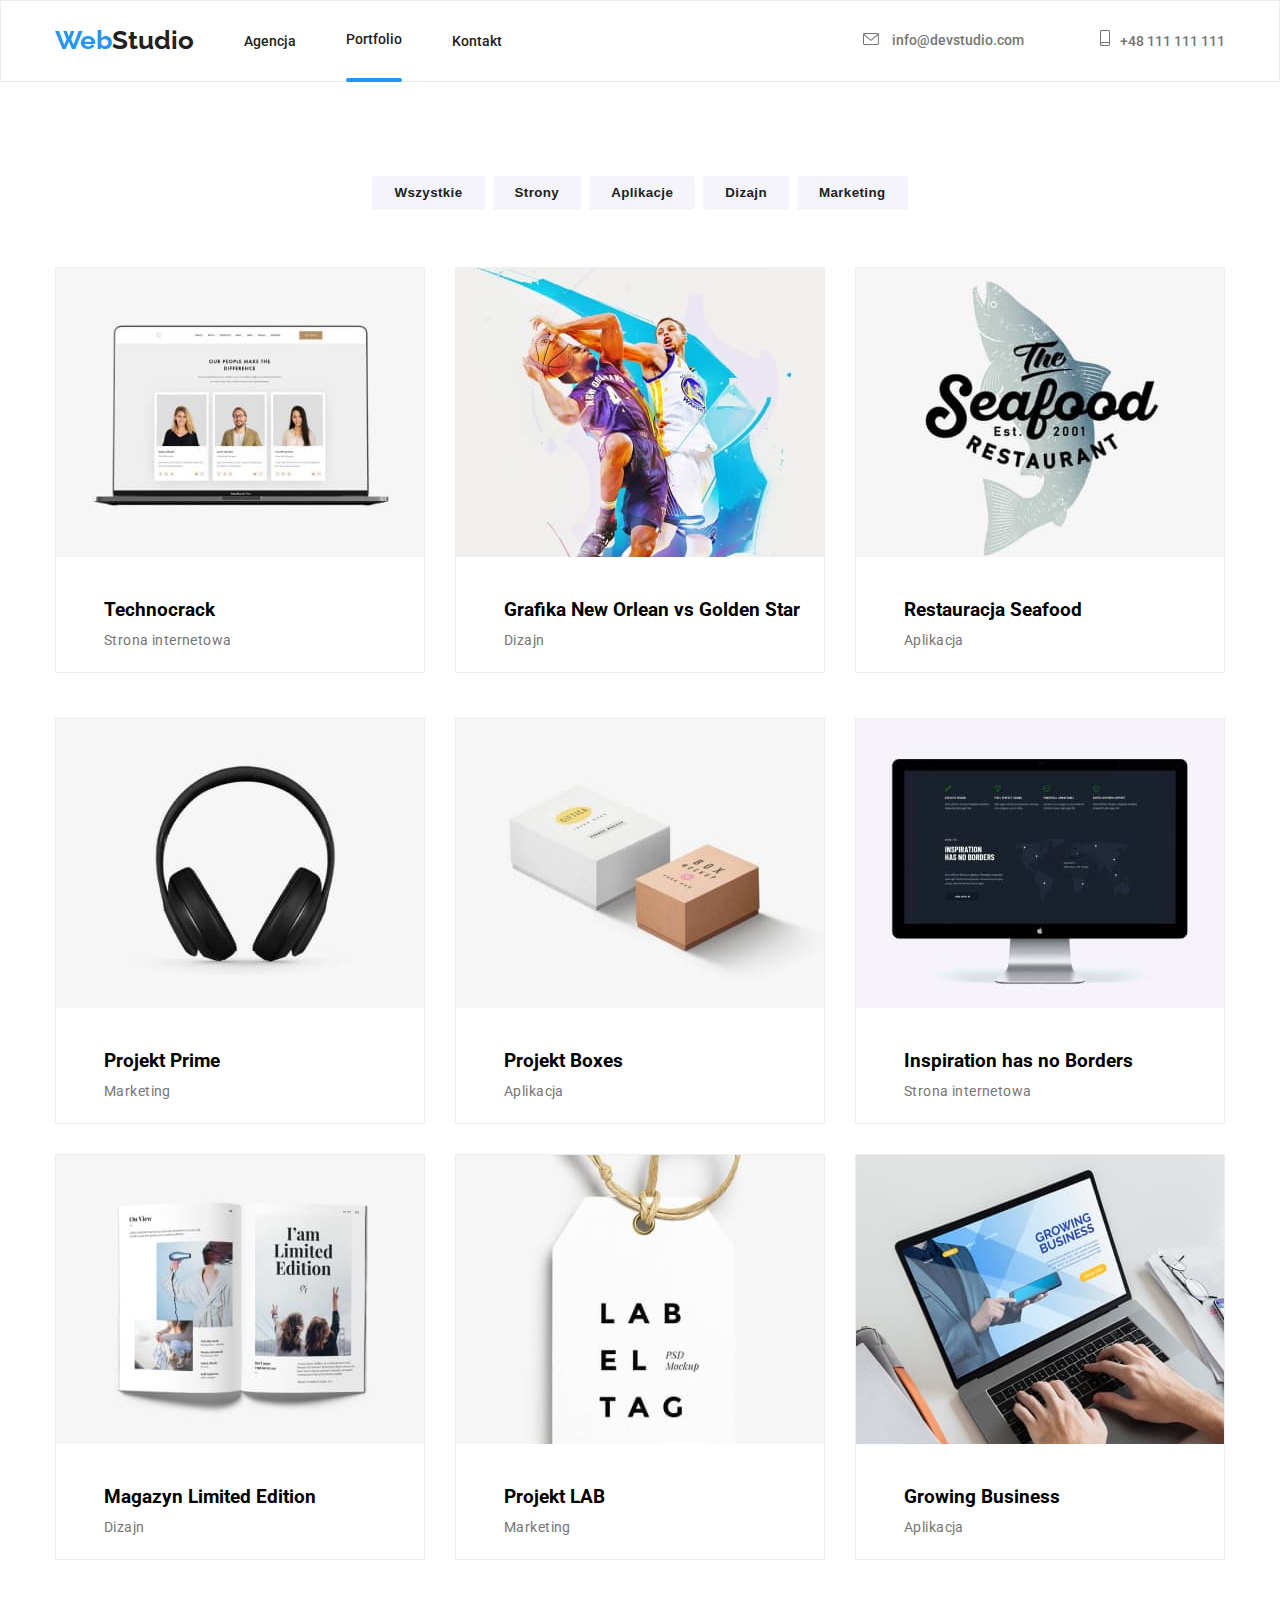
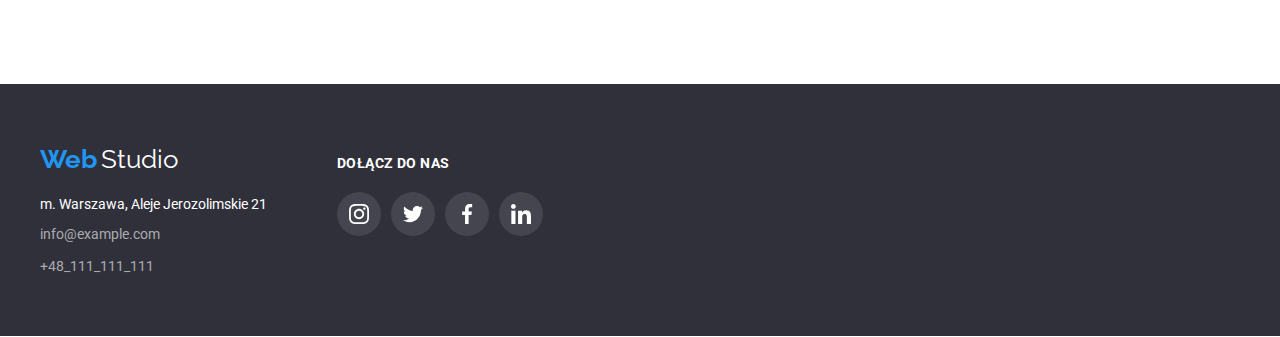
==== commit d65b9795: "Add files via upload" ====
--- a/portfolio.html
+++ b/portfolio.html
@@ -1,342 +1,349 @@
 <!DOCTYPE html>
-<html lang="en">
+<html lang="pl">
   <head>
     <meta charset="UTF-8" />
     <meta http-equiv="X-UA-Compatible" content="IE=edge" />
     <meta name="viewport" content="width=device-width, initial-scale=1.0" />
-    <!--fonts-->
+    <title><goit-markup-hw-02></title>
+    <link href="./style/style.css" rel="stylesheet" />
     <link
       href="https://fonts.googleapis.com/css2?family=Raleway:wght@700&family=Roboto:wght@400;500;700;900&display=swap"
       rel="stylesheet"
     />
-    <!--css-->
-    <link rel="stylesheet" href="css/modern-normalize.css" />
-    <link rel="stylesheet" href="./css/styles.css" />
-    <!--document title-->
-    <title>Document</title>
   </head>
   <body>
-    <!--header-->
-    <header class="header">
-      <div class="container">
-        <!--logo-->
-        <a class="header-logo" href="index.html"><span> Web</span>Studio</a>
-        <!--main navigation-->
+    <header class="head-border">
+      <div class=".color container head-menu">
+        <a href="index.html"
+          ><span class="text-Web2 higlight">Web</span
+          ><span class="text-Web">Studio</span></a
+        >
         <nav>
-          <ul class="header-link-list-1">
-            <li><a class="header-link" href="index.html">Agencja</a></li>
-            <li>
-              <a class="header-link activepage" href="portfolio.html"
-                >Portfolio</a
+          <ul class="head-liste">
+            <li class="head-list-item">
+              <a href="index.html">
+                <b class="text-nav"> Agencja</b>
+              </a>
+            </li>
+            <li class="head-list-item">
+              <a href="portfolio.html"
+                ><span>
+                  <b class="text-nav active">Portfolio</b>
+                </span></a
               >
             </li>
-            <li><a class="header-link" href="">Kontakt</a></li>
+            <li class="head-list-item">
+              <a href="#">
+                <b class="text-nav">Kontakt</b>
+              </a>
+            </li>
           </ul>
         </nav>
-        <!--contact-->
-        <address>
-          <ul class="header-link-list-2">
-            <li class="header-link-item">
-              <a class="header-link-contact" href="mailto:info@devstudio.com">
-                <svg class="header-link-mail-icon">
-                  <use href="./images/icon.svg#icon-mail"></use>
-                </svg>
-                info@devstudio.com
-              </a>
-            </li>
-            <li class="header-link-item">
-              <a class="header-link-contact" href="tel:+48111111111">
-                <svg class="header-link-smartphone-icon">
-                  <use href="./images/icon.svg#icon-smartphone"></use>
-                </svg>
-                info@devstudio.com
-              </a>
-            </li>
-          </ul>
-        </address>
+        <ul class="head-liste">
+          <li class="head-menu-adres text-adress">
+            <a class="text-adress" href="malito:info@devstudio.com"></a>
+              <svg class="head-liste-item-evelope">
+                <use href="./images/icon.svg#icon-koperta"></use></svg>
+              info@devstudio.com
+            </a>
+          </li>
+          <li class="head-menu-adres">
+            <a class="text-adress" href="TEL:+48 111-111-111"
+              >  <svg class="head-liste-item-smartphone">
+                <use href="./images/icon.svg#icon-smartfon"></use>
+              </svg>+48 111 111 111
+            </a>
+          </li>
+        </ul>
+      </div>
+    </header>
       </div>
     </header>
     <main>
-      <div class="container">
-        <!-- button menu -->
-        <section>
-          <ul class="button-item-list">
+      <section class="container section2">
+        <ul class="filter-list">
+          <li>
+            <button class="frame-button2 button-front2" type="button">
+              Wszystkie
+            </button>
+          </li>
+          <li>
+            <button class="frame-button2 button-front2" type="button">
+              Strony
+            </button>
+          </li>
+          <li>
+            <button class="frame-button2 button-front2" type="button">
+              Aplikacje
+            </button>
+          </li>
+          <li>
+            <button class="frame-button2 button-front2" type="button">
+              Dizajn
+            </button>
+          </li>
+          <li>
+            <button class="frame-button2 button-front2" type="button">
+              Marketing
+            </button>
+          </li>
+        </ul>
+        <ul class="ul01 ">
+          <li class="portfolio-imag product ">
+            <figure class="project">
+            <img
+              class="foto"
+              src="images/compiuter.jpg"
+              alt="sport"
+              width="370"
+              height="294"
+            />
+            
+              <div class="overlay">
+              <p class="description">Technocrack jest popularną platformą wykorzystywaną do rozpowszechniania koronawirusa.
+                Firmy wykorzystują tę platformę do celów szpiegowskich i ataków na niezabezpieczone serwery konkurencji
+                </p>
+               </div>
+              
+              <figcaption class="name-product">
+              <h3 class="image">Technocrack</h3>
+              <span class="image-text"> Strona internetowa</span>
+              </figcaption>
+              </figure>
+          </div> </li>
+          <li class="portfolio-imag product ">
+            <figure class="project">
+            <img
+              class="foto"
+              src="images/basketbool.jpg"
+              alt="Komputer"
+              width="370"
+              height="294"
+            />
+           
+              <div class="overlay">
+              <p class="description">Technocrack jest popularną platformą wykorzystywaną do rozpowszechniania koronawirusa.
+                Firmy wykorzystują tę platformę do celów szpiegowskich i ataków na niezabezpieczone serwery konkurencji
+                </p>
+              </div>
+              
+              <figcaption class="name-product">
+              <h3 class="image">Grafika New Orlean vs Golden Star</h3>
+              <span class="image-text"> Dizajn</span>
+              </figcaption>
+            </figure>
+            
+          </li>
+          <li class="portfolio-imag product ">
+            <figure class="project">
+            <img
+              class="foto"
+              src="images/fish.jpg"
+              alt="ryba"
+              width="370"
+              height="294"
+            />
+            
+              <div class="overlay">
+              <p class="description">Technocrack jest popularną platformą wykorzystywaną do rozpowszechniania koronawirusa.
+                Firmy wykorzystują tę platformę do celów szpiegowskich i ataków na niezabezpieczone serwery konkurencji
+                </p>
+              </div>
+              
+              <figcaption class="name-product">
+              <h3 class="image">Restauracja Seafood</h3>
+              <span class="image-text"> Aplikacja</span>
+              </figcaption>
+            </figure>
+              
+          </li>
+          <li class="portfolio-imag product ">
+            <figure class="project">
+            <img
+              class="foto"
+              src="images/headphones.jpg"
+              alt="muzyka"
+              width="370"
+              height="294"
+            />
+            
+              <div class="overlay">
+              <p class="description">Technocrack jest popularną platformą wykorzystywaną do rozpowszechniania koronawirusa.
+                Firmy wykorzystują tę platformę do celów szpiegowskich i ataków na niezabezpieczone serwery konkurencji
+                </p>
+              </div>
+              
+              <div class="name-product">
+              <h3 class="image">Projekt Prime</h3>
+              <span class="image-text">Marketing</span>
+            </figure>
+              </div>
+          </li>
+          <li class="portfolio-imag product ">
+            <figure class="project">
+            <img
+              class="foto"
+              src="images/brick.jpg"
+              alt="cegła"
+              width="370"
+              height="294"
+            />
+            
+              <div class="overlay">
+              <p class="description">Technocrack jest popularną platformą wykorzystywaną do rozpowszechniania koronawirusa.
+                Firmy wykorzystują tę platformę do celów szpiegowskich i ataków na niezabezpieczone serwery konkurencji
+                </p>
+              </div>
+              
+              <figcaption class="name-product">
+              <h3 class="image">Projekt Boxes</h3>
+              <span class="image-text">Aplikacja</span>
+              </figcaption>
+            </figure>
+              
+          </li>
+          <li class="portfolio-imag product ">
+            <figure class="project">
+            <img
+              class="foto"
+              src="images/monitor.jpg"
+              alt="monitor"
+              width="370"
+              height="294"
+            />
+            
+              <div class="overlay">
+              <p class="description">Technocrack jest popularną platformą wykorzystywaną do rozpowszechniania koronawirusa.
+                Firmy wykorzystują tę platformę do celów szpiegowskich i ataków na niezabezpieczone serwery konkurencji
+                </p>
+              </div>
+              
+              <figcaption class="name-product">
+              <h3 class="image">Inspiration has no Borders</h3>
+              <span class="image-text">Strona internetowa</span>
+              </figcaption>
+            </figure>
+              
+          </li>
+          <li class="portfolio-imag product ">
+            <figure class="project">
+            <img
+              class="foto"
+              src="images/book.jpg"
+              alt="laptop"
+              width="370"
+              height="294"
+            />
+            
+              <div class="overlay">
+              <p class="description">Technocrack jest popularną platformą wykorzystywaną do rozpowszechniania koronawirusa.
+                Firmy wykorzystują tę platformę do celów szpiegowskich i ataków na niezabezpieczone serwery konkurencji
+                </p>
+              </div>
+              
+              <figcaption class="name-product">
+              <h3 class="image">Magazyn Limited Edition</h3>
+              <span class="image-text">Dizajn</span>
+              </figcaption>
+            </figure>
+              
+          </li>
+          <li class="portfolio-imag product ">
+            <figure class="project">
+            <img
+              class="foto"
+              src="images/tag.jpg"
+              alt="książka"
+              width="370"
+              height="294"
+            />
+            
+              <div class="overlay">
+              <p class="description">Technocrack jest popularną platformą wykorzystywaną do rozpowszechniania koronawirusa.
+                Firmy wykorzystują tę platformę do celów szpiegowskich i ataków na niezabezpieczone serwery konkurencji
+                </p>
+              </div>
+              
+              <figcaption class="name-product">
+              <h3 class="image">Projekt LAB</h3>
+              <span class="image-text">Marketing</span>
+            </figcaption>
+            </figure>
+            
+          </li>
+          <li class="portfolio-imag product ">
+            <figure class="project">
+              <figure class="project">
+            <img
+              class="foto"
+              src="images/tablet-port.jpg"
+              alt="etykieta"
+              width="370"
+              height="294"
+            />
+            
+              <div class="overlay">
+              <p class="description">Technocrack jest popularną platformą wykorzystywaną do rozpowszechniania koronawirusa.
+                Firmy wykorzystują tę platformę do celów szpiegowskich i ataków na niezabezpieczone serwery konkurencji
+                </p>
+              </div>
+              
+              <figcaption class="name-product">
+              <h3 class="image">Growing Business</h3>
+              <span class="image-text">Aplikacja</span>
+              </figcaption>
+            </figure>  
+            
+          </li>
+        </ul>
+      </section>
+    </main>
+    <footer class="color4 footer-flex">
+      <div class="container footer footer-flex">
+        <div>
+         <a class="manager-item text-studio" href="/index.html">
+          <span class="text-footer">Web</span>
+          <span class="Web-foot">Studio</span></a>
+          <address>
+          <ul>
+            <li class="m-Warszaw">m. Warszawa, Aleje Jerozolimskie 21</li>
+            <li class="footer-nav">
+              <a class="adres" href="malito:info@example.com"
+                >info@example.com</a
+              >
+            </li>
+            <li class="footer-nav">
+              <a class="adres" href="TEL:+48_111_111_111">+48_111_111_111</a>
+            </li>
+          </ul>    
+       
+        </address>
+       </div>
+        <section class="footer-join ">
+          <h3 class="footer-h3">Dołącz do nas</h3>
+          <ul class="footer-social-list ">
             <li>
-              <button class="button-item" type="button">Wszystkie</button>
-            </li>
-            <li><button class="button-item" type="button">Strony</button></li>
+              <a class="footer-social-list-item " href="">
+                <svg  class="footer-social-list-item-icon">
+                  <use href="./images/icon.svg#icon-instagram"></use></svg></a>
+            </li>
             <li>
-              <button class="button-item" type="button">Aplikacje</button>
-            </li>
-            <li><button class="button-item" type="button">Dizajn</button></li>
+              <a class="footer-social-list-item" href="">
+                <svg  class="footer-social-list-item-icon">
+                  <use href="./images/icon.svg#icon-Tweeter"></use></svg></a>
+            </li>
             <li>
-              <button class="button-item" type="button">Marketing</button>
+              <a class="footer-social-list-item" href="">
+                <svg class="footer-social-list-item-icon">
+                  <use href="./images/icon.svg#icon-Facebook"></use></svg></a>
+            </li>
+            <li>
+              <a class="footer-social-list-item" href="">
+                <svg class="footer-social-list-item-icon" >
+                  <use href="./images/icon.svg#icon-linkin"></use></svg></a>
             </li>
           </ul>
         </section>
-        <!-- <solutions> -->
-        <section class="solutions">
-          <ul class="solutions-list">
-            <li>
-              <figure class="solutions-figure">
-                <img
-                  src="images/solution1.jpg"
-                  alt="laptop na którym wyświetlone są zdjęcia trzech pracwników"
-                  width="370"
-                  height="294"
-                />
-                <div class="overlay">
-                  <p>
-                    Technocrack jest popularną platformą wykorzystywaną do
-                    rozpowszechniania koronawirusa. Firmy wykorzystują tę
-                    platformę do celów szpiegowskich i ataków na
-                    niezabezpieczone serwery konkurencji
-                  </p>
-                </div>
-                <figcaption class="solutions-figcaption">
-                  <h4 class="solutions-title">Technocrack</h4>
-                  <p class="solutions-text">Strona internetowa</p>
-                </figcaption>
-              </figure>
-            </li>
-            <li>
-              <figure class="solutions-figure">
-                <img
-                  src="images/solution2.jpg"
-                  alt="dwóch mężczyzn rywalizuje o piłkę do koszykówki"
-                  width="370"
-                  height="294"
-                />
-                <div class="overlay">
-                  <p>
-                    Technocrack jest popularną platformą wykorzystywaną do
-                    rozpowszechniania koronawirusa. Firmy wykorzystują tę
-                    platformę do celów szpiegowskich i ataków na
-                    niezabezpieczone serwery konkurencji
-                  </p>
-                </div>
-                <figcaption class="solutions-figcaption">
-                  <h4 class="solutions-title">
-                    Grafika New Orlean vs Golden Star
-                  </h4>
-                  <p class="solutions-text">Dizajn</p>
-                </figcaption>
-              </figure>
-            </li>
-            <li>
-              <figure class="solutions-figure">
-                <img
-                  src="images/solution3.jpg"
-                  alt="logo restauracji z owocami morza"
-                  width="370"
-                  height="294"
-                />
-                <div class="overlay">
-                  <p>
-                    Technocrack jest popularną platformą wykorzystywaną do
-                    rozpowszechniania koronawirusa. Firmy wykorzystują tę
-                    platformę do celów szpiegowskich i ataków na
-                    niezabezpieczone serwery konkurencji
-                  </p>
-                </div>
-                <figcaption class="solutions-figcaption">
-                  <h4 class="solutions-title">Restauracja Seafood</h4>
-                  <p class="solutions-text">Aplikacja</p>
-                </figcaption>
-              </figure>
-            </li>
-            <li>
-              <figure class="solutions-figure">
-                <img
-                  src="images/solution4.jpg"
-                  alt="słuchawki czarne nauszne"
-                  width="370"
-                  height="294"
-                />
-                <div class="overlay">
-                  <p>
-                    Technocrack jest popularną platformą wykorzystywaną do
-                    rozpowszechniania koronawirusa. Firmy wykorzystują tę
-                    platformę do celów szpiegowskich i ataków na
-                    niezabezpieczone serwery konkurencji
-                  </p>
-                </div>
-                <figcaption class="solutions-figcaption">
-                  <h4 class="solutions-title">Projekt Prime</h4>
-                  <p class="solutions-text">Marketing</p>
-                </figcaption>
-              </figure>
-            </li>
-            <li>
-              <figure class="solutions-figure">
-                <img
-                  src="images/solution5.jpg"
-                  alt="dwa pudełka, jedno beżowe, drugie białe"
-                  width="370"
-                  height="294"
-                />
-                <div class="overlay">
-                  <p>
-                    Technocrack jest popularną platformą wykorzystywaną do
-                    rozpowszechniania koronawirusa. Firmy wykorzystują tę
-                    platformę do celów szpiegowskich i ataków na
-                    niezabezpieczone serwery konkurencji
-                  </p>
-                </div>
-                <figcaption class="solutions-figcaption">
-                  <h4 class="solutions-title">Projekt Boxes</h4>
-                  <p class="solutions-text">Aplikacja</p>
-                </figcaption>
-              </figure>
-            </li>
-            <li>
-              <figure class="solutions-figure">
-                <img
-                  src="images/solution6.jpg"
-                  alt="czarny monitor z wyśietloną mapą świata"
-                  width="370"
-                  height="294"
-                />
-                <div class="overlay">
-                  <p>
-                    Technocrack jest popularną platformą wykorzystywaną do
-                    rozpowszechniania koronawirusa. Firmy wykorzystują tę
-                    platformę do celów szpiegowskich i ataków na
-                    niezabezpieczone serwery konkurencji
-                  </p>
-                </div>
-                <figcaption class="solutions-figcaption">
-                  <h4 class="solutions-title">Inspiration has no Borders</h4>
-                  <p class="solutions-text">Strona internetowa</p>
-                </figcaption>
-              </figure>
-            </li>
-            <li>
-              <figure class="solutions-figure">
-                <img
-                  src="images/solution7.jpg"
-                  alt="magazyn"
-                  width="370"
-                  height="294"
-                />
-                <div class="overlay">
-                  <p>
-                    Technocrack jest popularną platformą wykorzystywaną do
-                    rozpowszechniania koronawirusa. Firmy wykorzystują tę
-                    platformę do celów szpiegowskich i ataków na
-                    niezabezpieczone serwery konkurencji
-                  </p>
-                </div>
-                <figcaption class="solutions-figcaption">
-                  <h4 class="solutions-title">Magazyn Limited Edition</h4>
-                  <p class="solutions-text">Dizajn</p>
-                </figcaption>
-              </figure>
-            </li>
-            <li>
-              <figure class="solutions-figure">
-                <img
-                  src="images/solution8.jpg"
-                  alt="zawieszka LAB"
-                  width="370"
-                  height="294"
-                />
-                <div class="overlay">
-                  <p>
-                    Technocrack jest popularną platformą wykorzystywaną do
-                    rozpowszechniania koronawirusa. Firmy wykorzystują tę
-                    platformę do celów szpiegowskich i ataków na
-                    niezabezpieczone serwery konkurencji
-                  </p>
-                </div>
-                <figcaption class="solutions-figcaption">
-                  <h4 class="solutions-title">Projekt LAB</h4>
-                  <p class="solutions-text">Marketing</p>
-                </figcaption>
-              </figure>
-            </li>
-            <li>
-              <figure class="solutions-figure">
-                <img
-                  src="images/solution9.jpg"
-                  alt="osoba piszę na laptopie"
-                  width="370"
-                  height="294"
-                />
-                <div class="overlay">
-                  <p>
-                    Technocrack jest popularną platformą wykorzystywaną do
-                    rozpowszechniania koronawirusa. Firmy wykorzystują tę
-                    platformę do celów szpiegowskich i ataków na
-                    niezabezpieczone serwery konkurencji
-                  </p>
-                </div>
-                <figcaption class="solutions-figcaption">
-                  <h4 class="solutions-title">Growing Business</h4>
-                  <p class="solutions-text">Aplikacja</p>
-                </figcaption>
-              </figure>
-            </li>
-          </ul>
-        </section>
-      </div>
-    </main>
-    <!-- footer -->
-    <footer class="footer">
-      <div class="container footer-container">
-        <div class="footer-address">
-          <a class="footer-logo" href="/index.html"><span>Web</span>studio</a>
-          <p class="footer-text">m. Warszawa, Aleje Jerozolimskie 21</p>
-          <address>
-            <ul class="footer-link">
-              <li>
-                <a class="footer-link" href="mailto:info@devstudio.com"
-                  >info@devstudio.com</a
-                >
-              </li>
-              <li class="footer-tel">
-                <a class="footer-link" href="tel:+48111111111"
-                  >+48 111 111 111</a
-                >
-              </li>
-            </ul>
-          </address>
-        </div>
-        <div class="footer-join">
-          <h5 class="footer-join-tittle">DOŁĄCZ DO NAS</h5>
-          <ul class="social-link-list">
-            <li class="social-link-item">
-              <a class="social-link-address" href="">
-                <svg class="social-link-icon">
-                  <use href="images/icon.svg#icon-instagram"></use>
-                </svg>
-              </a>
-            </li>
-            <li class="social-link-item">
-              <a class="social-link-address" href="">
-                <svg class="social-link-icon">
-                  <use href="images/icon.svg#icon-twitter"></use>
-                </svg>
-              </a>
-            </li>
-            <li class="social-link-item">
-              <a class="social-link-address" href="">
-                <svg class="social-link-icon">
-                  <use href="images/icon.svg#icon-facebook"></use>
-                </svg>
-              </a>
-            </li>
-            <li class="social-link-item">
-              <a class="social-link-address" href="">
-                <svg class="social-link-icon">
-                  <use href="images/icon.svg#icon-linkedin"></use>
-                </svg>
-              </a>
-            </li>
-          </ul>
-        </div>
-      </div>
-    </footer>
-    <script src="./js/modal.js"></script>
+  </footer>
   </body>
 </html>
--- a/style/style.css
+++ b/style/style.css
@@ -0,0 +1,788 @@
+:root {
+  --color: #ffffff;
+  --color2: #2f303a;
+  --color3: #f5f4fa;
+  --color4: #2196f3;
+  --icon: #afb1b8;
+}
+* {
+  margin: 0px;
+  padding: 0px;
+  line-height: 1.4em;
+  vertical-align: baseline;
+  outline: 0;
+}
+
+*,
+*::before,
+*::after {
+  box-sizing: border-box;
+}
+.color {
+  background-color: var(--color);
+}
+.color2 {
+  background-color: var(--color2);
+  height: 600px;
+  width: 100%;
+}
+.color3 {
+  background-color: var(--color3);
+}
+.color4 {
+  background-color: var(--color2);
+  height: 252px;
+  width: 100%;
+}
+.color5 {
+  background-color: #ffffff;
+}
+body {
+  font-family: "Roboto", "Raleway", sans-serif;
+}
+.head-liste-item-evelope {
+  fill: currentColor;
+  margin-right: 10px;
+  width: 16px;
+  height: 12px;
+}
+.head-liste-item-smartphone {
+  width: 10px;
+  height: 16px;
+  margin-right: 10px;
+  margin-left: 30px;
+  fill: currentColor;
+}
+
+.container {
+  margin: auto;
+  padding-left: 15px;
+  padding-right: 15px;
+  max-width: 1200px;
+}
+.section {
+  padding-top: 94px;
+  padding-bottom: 94px;
+}
+.beckgrunt {
+  max-width: 1200px;
+}
+.lorem-bot {
+  padding-bottom: 0;
+}
+/* klasa dla head */
+.text-Web {
+  margin: right 93px;
+  font-family: Raleway;
+  font-style: normal;
+  font-weight: 700;
+  color: #212121;
+  line-height: 1.2;
+  font-size: 26px;
+  text-transform: capitalize;
+}
+.text-Web2 {
+  margin: right 93px;
+  font-family: Raleway;
+  font-style: normal;
+  font-weight: 700;
+  color: #212121;
+  line-height: 1.2;
+  font-size: 26px;
+  text-transform: capitalize;
+}
+
+.head-menu {
+  height: 80px;
+  display: flex;
+  flex-wrap: wrap;
+  align-items: center;
+}
+.head-border {
+  border: 1px solid #ececec;
+}
+.head-liste {
+  display: flex;
+  flex-wrap: wrap;
+  align-items: center;
+  margin-left: auto;
+}
+.head-list-item {
+  margin-left: 50px;
+}
+.head-list-adres {
+  display: flex;
+  flex-wrap: wrap;
+  align-items: center;
+  list-style: none;
+  margin-left: -50px;
+}
+.head-menu-adres {
+  margin-left: 46px;
+}
+.higlight {
+  color: #2196f3;
+}
+.text-nav {
+  font-size: 14px;
+  font-style: normal;
+  font-weight: 500;
+}
+.text-adress {
+  font-size: 14px;
+  font-style: normal;
+  font-weight: 500;
+  color: #757575;
+}
+
+/* klasa dla linków  */
+a:hover,
+a:focus,
+a:active {
+  color: rgb(7, 7, 7);
+  color: #2196f3;
+  cursor: pointer;
+  text-decoration: none;
+}
+a {
+  text-decoration: none;
+  color: #212121;
+  display: inline;
+}
+/* klasa button */
+.frame-button:hover {
+  background: #2196f3;
+  box-shadow: 0px 4px 4px rgba(143, 11, 11, 0.15);
+  border-radius: 4px;
+  border: opx;
+  cursor: pointer;
+  border: 0px;
+  padding: 10px 42px;
+  border-radius: 4px;
+}
+.buton-cont {
+  text-align: center;
+  padding: 200px 0;
+}
+.main-width {
+  max-width: 696px;
+}
+.frame-button2 {
+  background: #f5f4fa;
+  margin-left: 8px;
+}
+.button-front2 {
+  font-style: normal;
+  font-weight: 700;
+  color: #212121;
+  border: 0px;
+  padding: 6px 22px;
+  border-radius: 4px;
+  line-height: 1.625em;
+  letter-spacing: 0.03em;
+}
+.button-front2:hover {
+  color: #ffffff;
+  box-shadow: 0px 3px 3px rgba(0, 0, 0, 0.1), 3px 4px 2px rgba(0, 0, 0, 0.08),
+    0px 3px 3px rgba(0, 0, 0, 0.12);
+}
+/* klasa button dla portfolio */
+.frame-button2:hover {
+  background: #2196f3;
+  box-shadow: 0px 4px 4px rgba(143, 11, 11, 0.15);
+  border-radius: 4px;
+  border: opx;
+  cursor: pointer;
+}
+.frame-button {
+  background: #2196f3;
+}
+.button-front {
+  font-size: 16px;
+  font-style: normal;
+  font-weight: 700;
+  color: #ffffff;
+  width: 200px;
+  height: 50px;
+  left: 700px;
+  top: 430px;
+}
+.button-front:hover {
+  color: #212121;
+}
+
+/* klasa main */
+.main-list {
+  display: flex;
+  flex-wrap: wrap;
+  margin-left: -30px;
+  margin-bottom: -30px;
+}
+.main-item {
+  margin-left: 30px;
+  margin-bottom: 30px;
+  max-width: 270px;
+}
+
+h1 {
+  max-width: 696px;
+  font-size: 44px;
+  font-weight: 900;
+  line-height: 1.3;
+  color: #ffffff;
+  margin: 0 auto 30px;
+}
+li {
+  list-style-type: none;
+}
+
+.lorem {
+  font-size: 14px;
+  font-style: normal;
+  font-weight: 700;
+  margin-bottom: 10px;
+  text-transform: uppercase;
+  line-height: 1.14em;
+  letter-spacing: 0.03em;
+}
+.lorem-ipsum {
+  font-size: 14px;
+  font-style: normal;
+  font-weight: 400;
+  color: #757575;
+  line-height: 1.71em;
+  letter-spacing: 0.03em;
+}
+.item-main {
+  font-weight: 700;
+  font-size: 35px;
+  line-height: 1.2em;
+  letter-spacing: 0.03em;
+  margin-bottom: 50px;
+  text-align: center;
+}
+.manager {
+  font-size: 16px;
+  font-style: normal;
+  font-weight: 500;
+  padding-top: 30px;
+  padding-bottom: 10px;
+}
+.manager-item {
+  font-size: 16px;
+  font-style: normal;
+  font-weight: 400;
+  padding-bottom: 30px;
+  color: rgba(117, 117, 117, 1);
+}
+.manegor-list-item {
+  margin-bottom: 30px;
+  margin-left: 30px;
+}
+.mag-list {
+  display: flex;
+  flex-wrap: wrap;
+  margin-bottom: -30px;
+  margin-left: -30px;
+}
+.list-image {
+  min-width: 370px;
+  display: block;
+}
+
+.foto-item {
+  bottom: 0;
+  right: 0;
+  padding-top: 27px;
+  padding-bottom: 27px;
+  width: 370px;
+  font-weight: 700;
+  font-size: 14px;
+  line-height: 1.14;
+  text-align: center;
+  letter-spacing: 0.03em;
+  text-transform: uppercase;
+  color: var(--color);
+  position: relative;
+  background-color: #2f303a;
+}
+
+.team-list {
+  text-align: center;
+  box-shadow: 0px 1px 3px rgba(0, 0, 0, 0.12), 0px 1px 1px rgba(0, 0, 0, 0.13),
+    0px 2px 1px rgba(0, 0, 0, 0.2);
+  margin-left: 30px;
+  margin-bottom: 30px;
+}
+
+.team-imagen {
+  min-width: 270px;
+  display: block;
+}
+.main-icon-item-box {
+  list-style-type: none;
+  display: flex;
+  align-items: center;
+  margin-left: -10px;
+  justify-content: center;
+  padding-bottom: 30px;
+}
+.main-icon {
+  justify-content: center;
+  display: flex;
+  align-items: center;
+  align-self: center;
+  width: 44px;
+  height: 44px;
+  margin-left: 10px;
+  border-radius: 50%;
+  background-color: #ffffff;
+  color: #afb1b8;
+  margin: auto;
+}
+
+.main-icon-item {
+  width: 20px;
+  height: 20px;
+  fill: currentcolor;
+}
+.main-icon:hover,
+.main-icon:focus {
+  background-color: #2196f3;
+  color: #fff;
+}
+/* footer */
+.text-footer {
+  margin: right 93px;
+  font-size: 26px;
+  font-family: "Raleway";
+  font-style: normal;
+  font-weight: 700;
+  color: #2196f3;
+  line-height: 1.2;
+  /* klient */
+}
+.clients {
+  font-weight: 700;
+  font-size: 36px;
+  line-height: 1.2em;
+  letter-spacing: 0.03em;
+  margin-bottom: 50px;
+  text-align: center;
+}
+.clients-list {
+  list-style-type: none;
+  display: flex;
+  flex-wrap: wrap;
+  margin-left: -30px;
+  margin-bottom: -30px;
+}
+.clients-list-item {
+  display: flex;
+  justify-content: center;
+  height: 92px;
+  width: 170px;
+  border: 2px solid #afb1b8;
+  border-radius: 5px;
+  margin-left: 30px;
+  margin-bottom: 30px;
+  cursor: pointer;
+  fill: #afb1b8;
+}
+.clients-list-item:hover {
+  fill: #2196f3;
+}
+
+.clients-list-item-icon {
+  display: flex;
+  align-self: center;
+}
+
+.text-adress:hover {
+  stroke: #2196f3;
+  color: var(--color4);
+  cursor: pointer;
+}
+
+.clients-list-item-c01 {
+  width: 41px;
+  height: 48px;
+}
+
+.clients-list-item-c02 {
+  width: 40px;
+  height: 53px;
+}
+
+.clients-list-item-c03 {
+  width: 45px;
+  height: 42px;
+}
+
+.clients-list-item-c04 {
+  width: 85px;
+  height: 42px;
+}
+
+.clients-list-item-c05 {
+  width: 63px;
+  height: 47px;
+}
+
+.clients-list-item-c06 {
+  width: 94px;
+  height: 45px;
+}
+
+.clients-list-item:hover,
+.clients-list-item:focus {
+  border: 2px solid #2196f3;
+  color: #2196f3;
+}
+.Web-foot {
+  margin: right 93px;
+  display: inline-block;
+  font-family: Raleway;
+  font-style: normal;
+  font-weight: 700px;
+  color: #ffffff;
+  line-height: 1.2;
+  font-size: 26px;
+  margin-bottom: 20px;
+  line-height: 1.19em;
+}
+.m-Warszaw {
+  font-size: 14px;
+  font-style: normal;
+  font-weight: 400;
+  color: #ffffff;
+  margin-bottom: 9px;
+}
+.adres {
+  margin-bottom: 9px;
+  font-size: 14px;
+  font-style: normal;
+  font-weight: 400;
+  color: rgba(255, 255, 255, 0.6);
+}
+/* portfolio style */
+.image {
+  font-weight: 700;
+  padding: 20px 24px 4px 24px;
+}
+
+.image-text {
+  width: 322px;
+  height: 30px;
+  font-size: 14px;
+  line-height: 24px;
+  letter-spacing: 0.03em;
+  font-weight: 400;
+  margin-bottom: 20x;
+  padding: 4px 24px 20px 24px;
+  color: #757575;
+}
+
+.footer {
+  padding: 60px 0;
+  width: 1600px;
+}
+.footer-nav:last-child {
+  margin-bottom: 0;
+  margin-top: 9px;
+}
+/* portfolio style2 */
+
+.filter-list {
+  display: flex;
+  justify-content: center;
+
+  flex-wrap: wrap;
+  margin-left: -8px;
+  margin-bottom: -8px;
+  padding-bottom: 50px;
+}
+.portfolio button {
+  border: 0px;
+  padding: 6px 22px;
+  border-radius: 4px;
+  line-height: 1.625em;
+  letter-spacing: 0.03em;
+}
+.portfolio-list {
+  display: flex;
+  flex-wrap: wrap;
+  margin: 0 -15px;
+}
+
+.portfolio-list-item {
+  background-color: #fff;
+  margin-left: 30px;
+  margin-bottom: 30px;
+  max-width: 370px;
+}
+.section2 {
+  padding-top: 94px;
+  padding-bottom: 94px;
+}
+
+.container2 {
+  width: 1200px;
+}
+.portfolio-imag {
+  width: 370px;
+  margin: 0 15px 30px 15px;
+  cursor: pointer;
+}
+.portfolio-imag:hover {
+  box-shadow: 0px 3px 4px rgba(0, 0, 0, 0.1), 0px 3px 2px rgba(0, 0, 0, 0.08),
+    0px 2px 2px rgba(0, 0, 0, 0.12);
+}
+
+.portfolio-imag:nth-last-child(-n + 3) {
+  width: 370px;
+  margin: 0 15px 30px 15px;
+}
+
+.ul01 {
+  display: flex;
+  flex-wrap: wrap;
+  margin-left: -15px;
+  margin-right: -15px;
+}
+
+.beckgrunt-H1 {
+  max-width: 1600px;
+  padding: 200px 0;
+  background-image: linear-gradient(
+      rgba(47, 48, 58, 0.4),
+      rgba(47, 48, 58, 0.4)
+    ),
+    url("../images/H1-IMAGE.svg");
+  background-size: cover;
+  background-position: center;
+  background-repeat: no-repeat;
+  margin: 0 auto;
+}
+.svg {
+  display: flex;
+  justify-content: center;
+  height: 120px;
+  padding: 25px 0;
+  border-radius: 4px;
+  margin-bottom: 30px;
+  background-color: #f5f4fa;
+}
+.svg-icon {
+  width: 70px;
+  height: 70px;
+}
+
+.foto {
+  display: block;
+}
+.footer-join {
+  display: flex;
+  flex-direction: column;
+  justify-content: start;
+  padding-top: 12px;
+  padding-left: 70px;
+}
+.footer-social-list {
+  display: flex;
+  align-items: center;
+  margin-top: 20px;
+  margin-left: -10px;
+}
+.footer-social-list-item {
+  display: flex;
+  justify-content: center;
+  align-items: center;
+  align-self: center;
+  width: 44px;
+  height: 44px;
+  margin-left: 10px;
+  border-radius: 50%;
+  background-color: rgba(255, 255, 255, 0.1);
+  color: #fff;
+}
+.footer-social-list-item-icon {
+  width: 20px;
+  height: 20px;
+  fill: #ffffff;
+}
+
+.footer-social-list-item:hover,
+.footer-social-list-item:focus {
+  background-color: #2196f3;
+  color: #ffffff;
+}
+.footer-h3 {
+  font-style: normal;
+  font-weight: 700;
+  text-transform: uppercase;
+  font-size: 14px;
+  line-height: 1.14em;
+  letter-spacing: 0.03em;
+  color: #ffffff;
+}
+.footer-flex {
+  display: flex;
+}
+.product {
+  display: flex;
+  justify-content: space-between;
+  border: 1px solid #eeeeee;
+  margin: 15px;
+  padding: 0px;
+  margin-bottom: 30px;
+  cursor: pointer;
+}
+.project {
+  position: relative;
+  width: 370px;
+  height: 404px;
+  margin: 0px;
+  overflow: hidden;
+  align-items: center;
+}
+
+.name-product {
+  z-index: 1001;
+  position: absolute;
+  background-color: #fff;
+  bottom: 0;
+  left: 0;
+  width: 100%;
+  padding-bottom: 20px;
+  padding-left: 24px;
+  padding-top: 20px;
+}
+
+.project-name {
+  width: 322px;
+  height: 36px;
+  font-weight: 700;
+  font-size: 18px;
+  line-height: 36px;
+  letter-spacing: 0.06em;
+  margin: 0px;
+  padding: 0px;
+  padding-bottom: 4px;
+}
+
+.filtr-name {
+  color: #757575;
+  width: 322px;
+  height: 30px;
+  font-weight: 400;
+  font-size: 16px;
+  line-height: 30px;
+  letter-spacing: 0.03em;
+  margin: 0px;
+  padding: 0px;
+}
+
+.project:hover .overlay {
+  transform: translateY(0);
+  transition-duration: 250ms;
+  transition-timing-function: cubic-bezier(0.4, 0, 0.2, 1);
+}
+
+.description {
+  font-size: 18px;
+  line-height: 28px;
+  letter-spacing: 0.03em;
+  color: #ffffff;
+  padding-left: 24px;
+  padding-right: 24px;
+  margin: 0px;
+  padding-top: 49px;
+}
+
+.overlay {
+  position: absolute;
+  top: 0;
+  left: 0;
+  width: 100%;
+  height: 100%;
+  transform: translateY(100%);
+  background-color: rgba(33, 150, 243, 0.9);
+  transition-duration: 250ms;
+  transition-timing-function: cubic-bezier(0.4, 0, 0.2, 1);
+}
+.project-list {
+  list-style: none;
+  display: flex;
+  flex-wrap: wrap;
+  padding: 0px;
+  margin: 0px;
+  justify-content: space-between;
+}
+.close-btn,
+.x {
+  width: 30px;
+  height: 30px;
+}
+.modulus {
+  position: absolute;
+  left: 50%;
+  top: 50%;
+  transform: translate(-50%, -50%) scale(1.25);
+  background-color: #fff;
+  width: 528px;
+  height: 581px;
+  box-shadow: 0px 1px 3px rgba(0, 0, 0, 0.12), 0px 1px 1px rgba(0, 0, 0, 0.14),
+    0px 2px 1px rgba(0, 0, 0, 0.2);
+  border-radius: 4px;
+  transform: translate(-50%, -50%);
+}
+.is-hidden {
+  opacity: 0;
+  visibility: hidden;
+  pointer-events: none;
+}
+.backdrop {
+  position: fixed;
+  top: 0;
+  left: 0;
+  width: 100vw;
+  height: 100vh;
+  background: rgba(0, 0, 0, 0.2);
+}
+
+.close-btn {
+  position: absolute;
+  background-color: #fff;
+  cursor: pointer;
+  top: 8px;
+  right: 8px;
+  border: 1px solid rgba(0, 0, 0, 0.1);
+  border-radius: 50%;
+}
+.overlay {
+  position: absolute;
+  top: 0;
+  left: 0;
+  width: 100%;
+  height: 100%;
+  transform: translateY(100%);
+  background-color: rgba(33, 150, 243, 0.9);
+  transition-duration: 250ms;
+  transition-timing-function: cubic-bezier(0.4, 0, 0.2, 1);
+}
+.text-nav:hover,
+.text-nav:focus {
+  color: #2196f3;
+  text-decoration: none;
+  transition-duration: 250ms;
+  transition-timing-function: cubic-bezier(0.4, 0, 0.2, 1);
+}
+.active::after {
+  content: "";
+  border: 2px solid #2196f3;
+  border-radius: 2px;
+  display: block;
+  position: relative;
+  top: 28px;
+}
